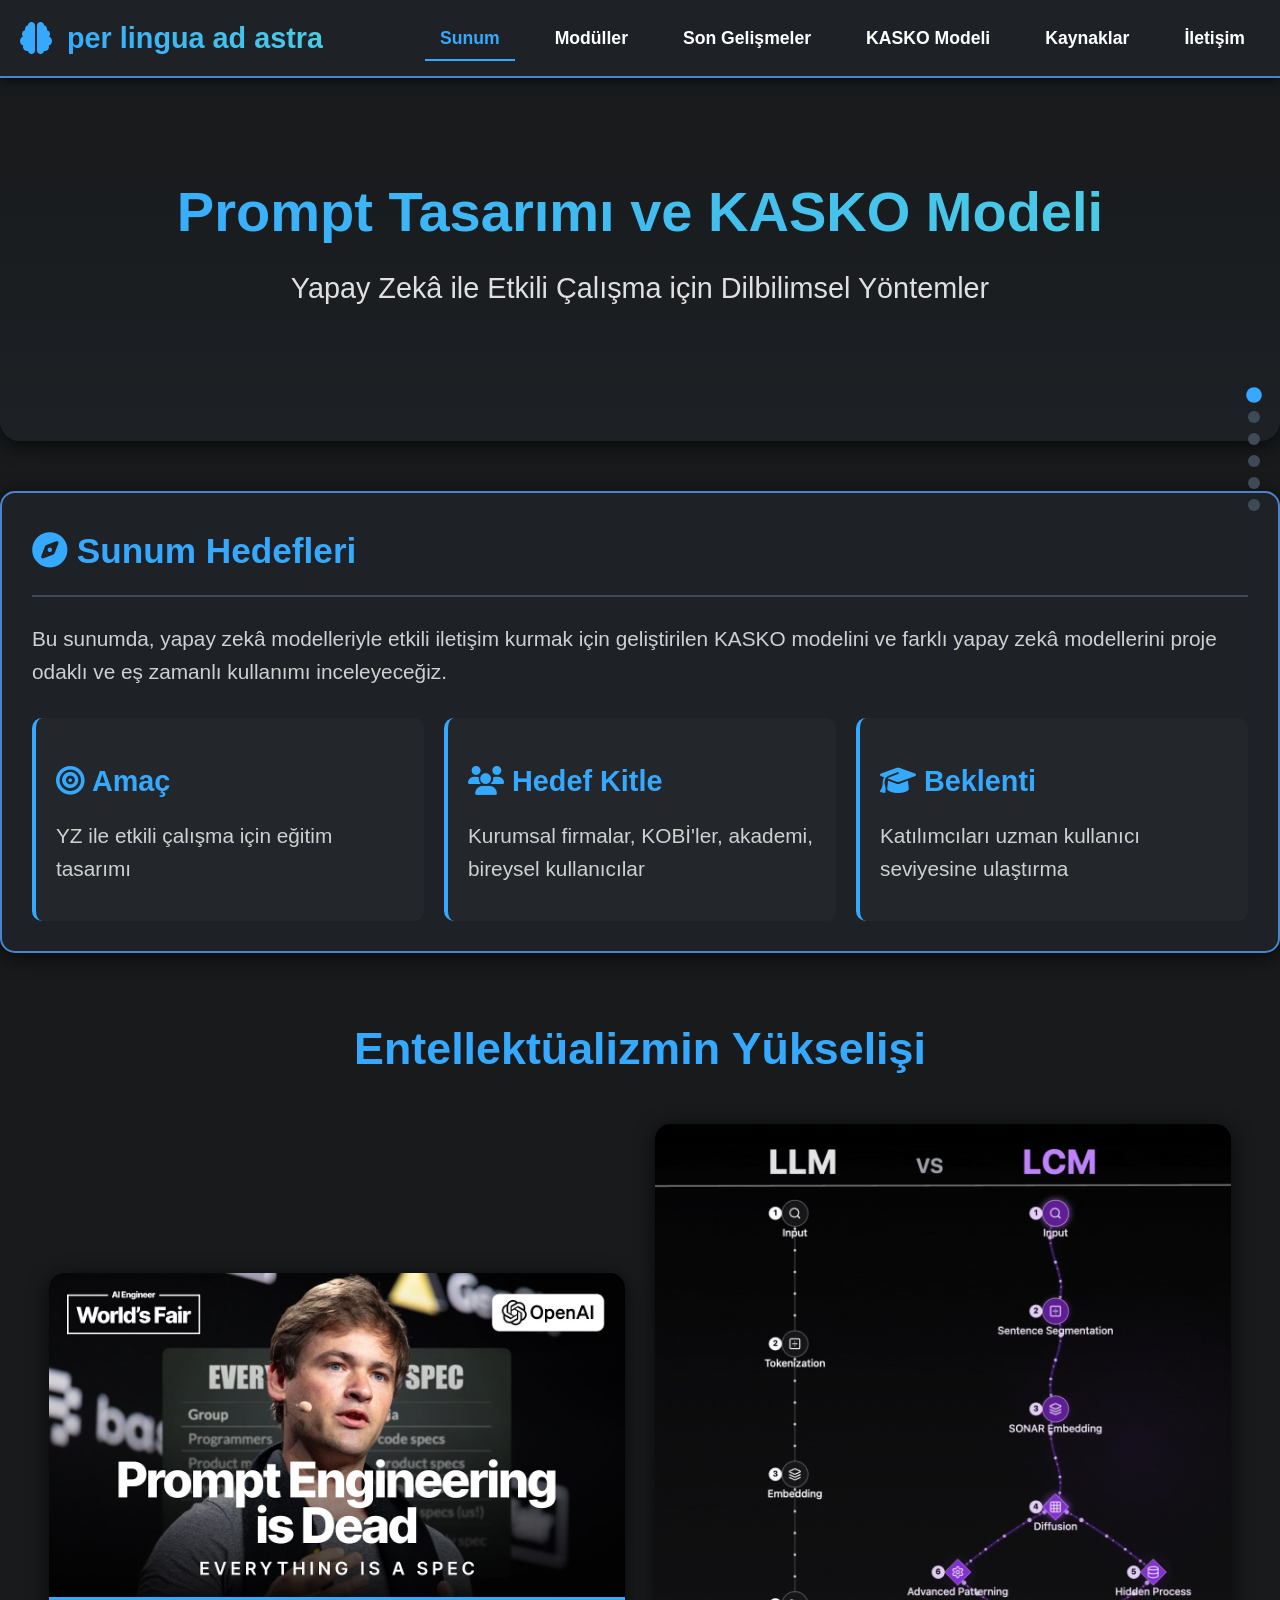
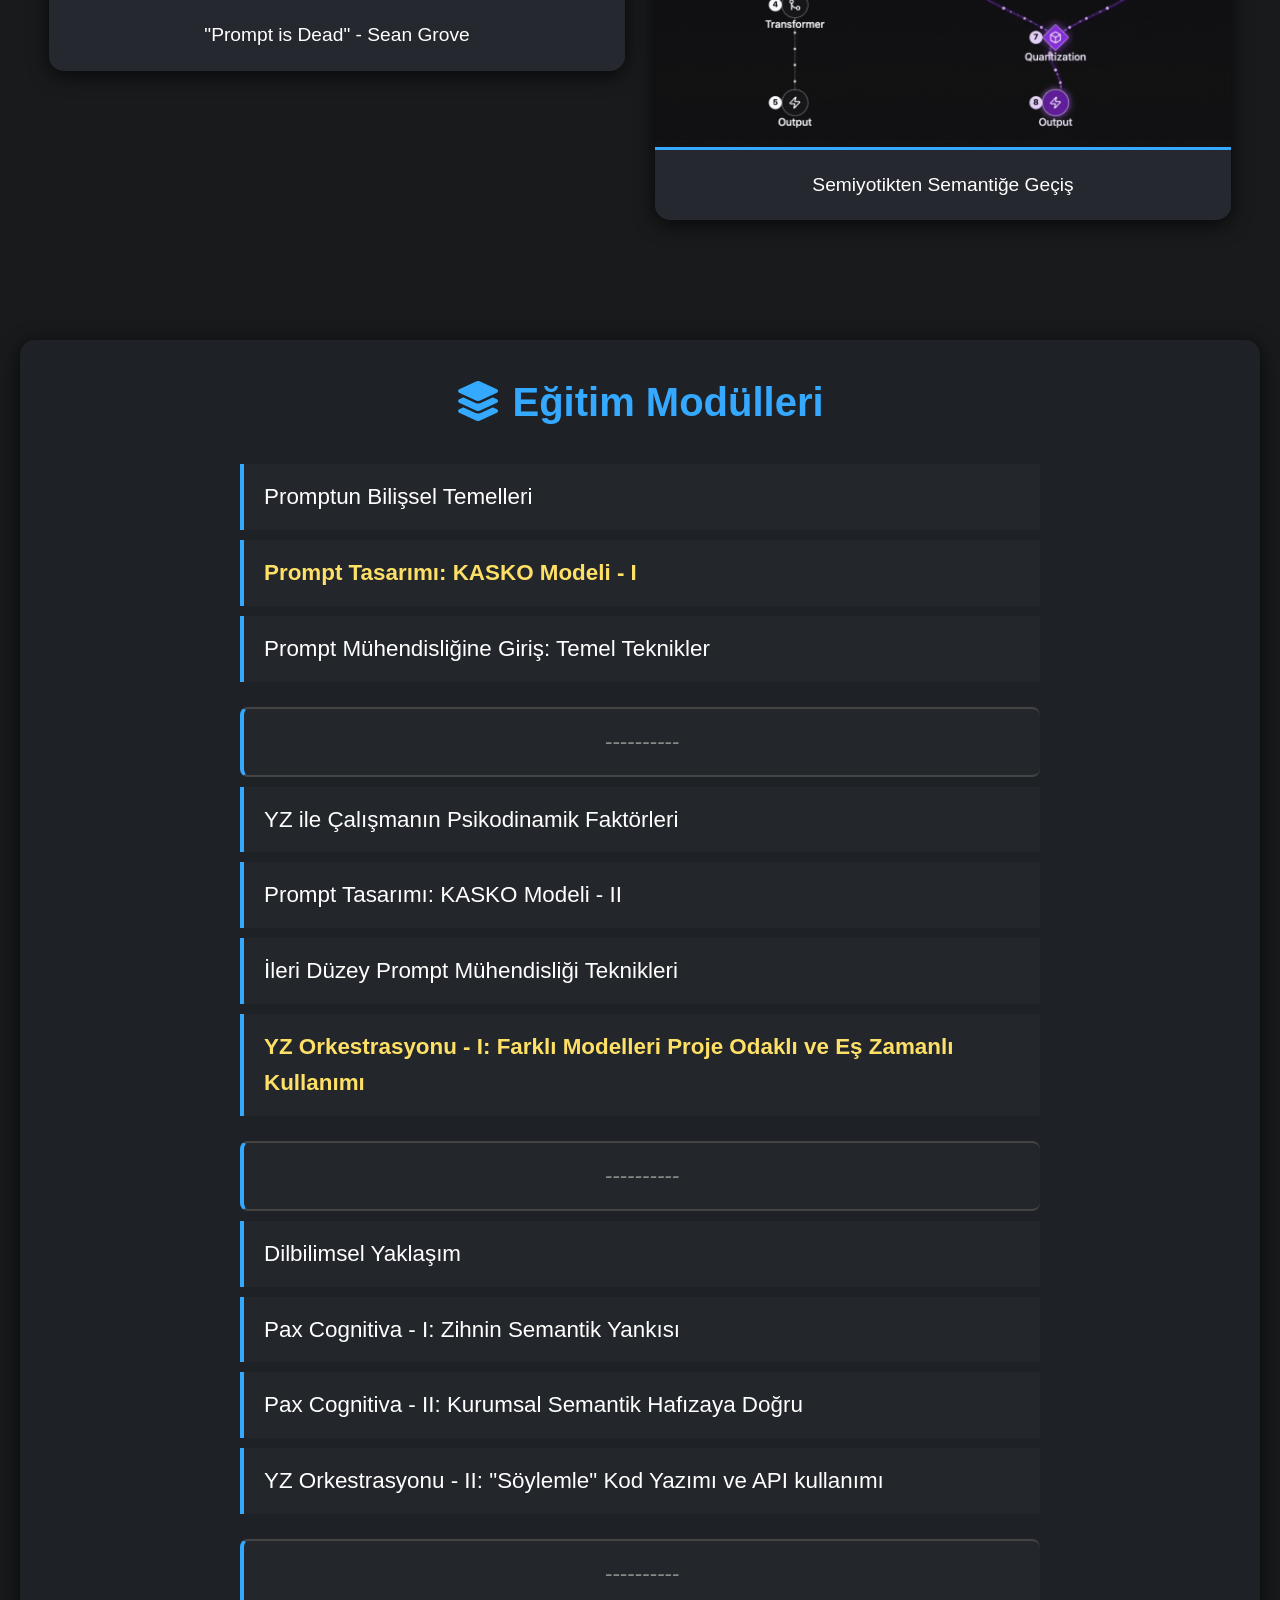
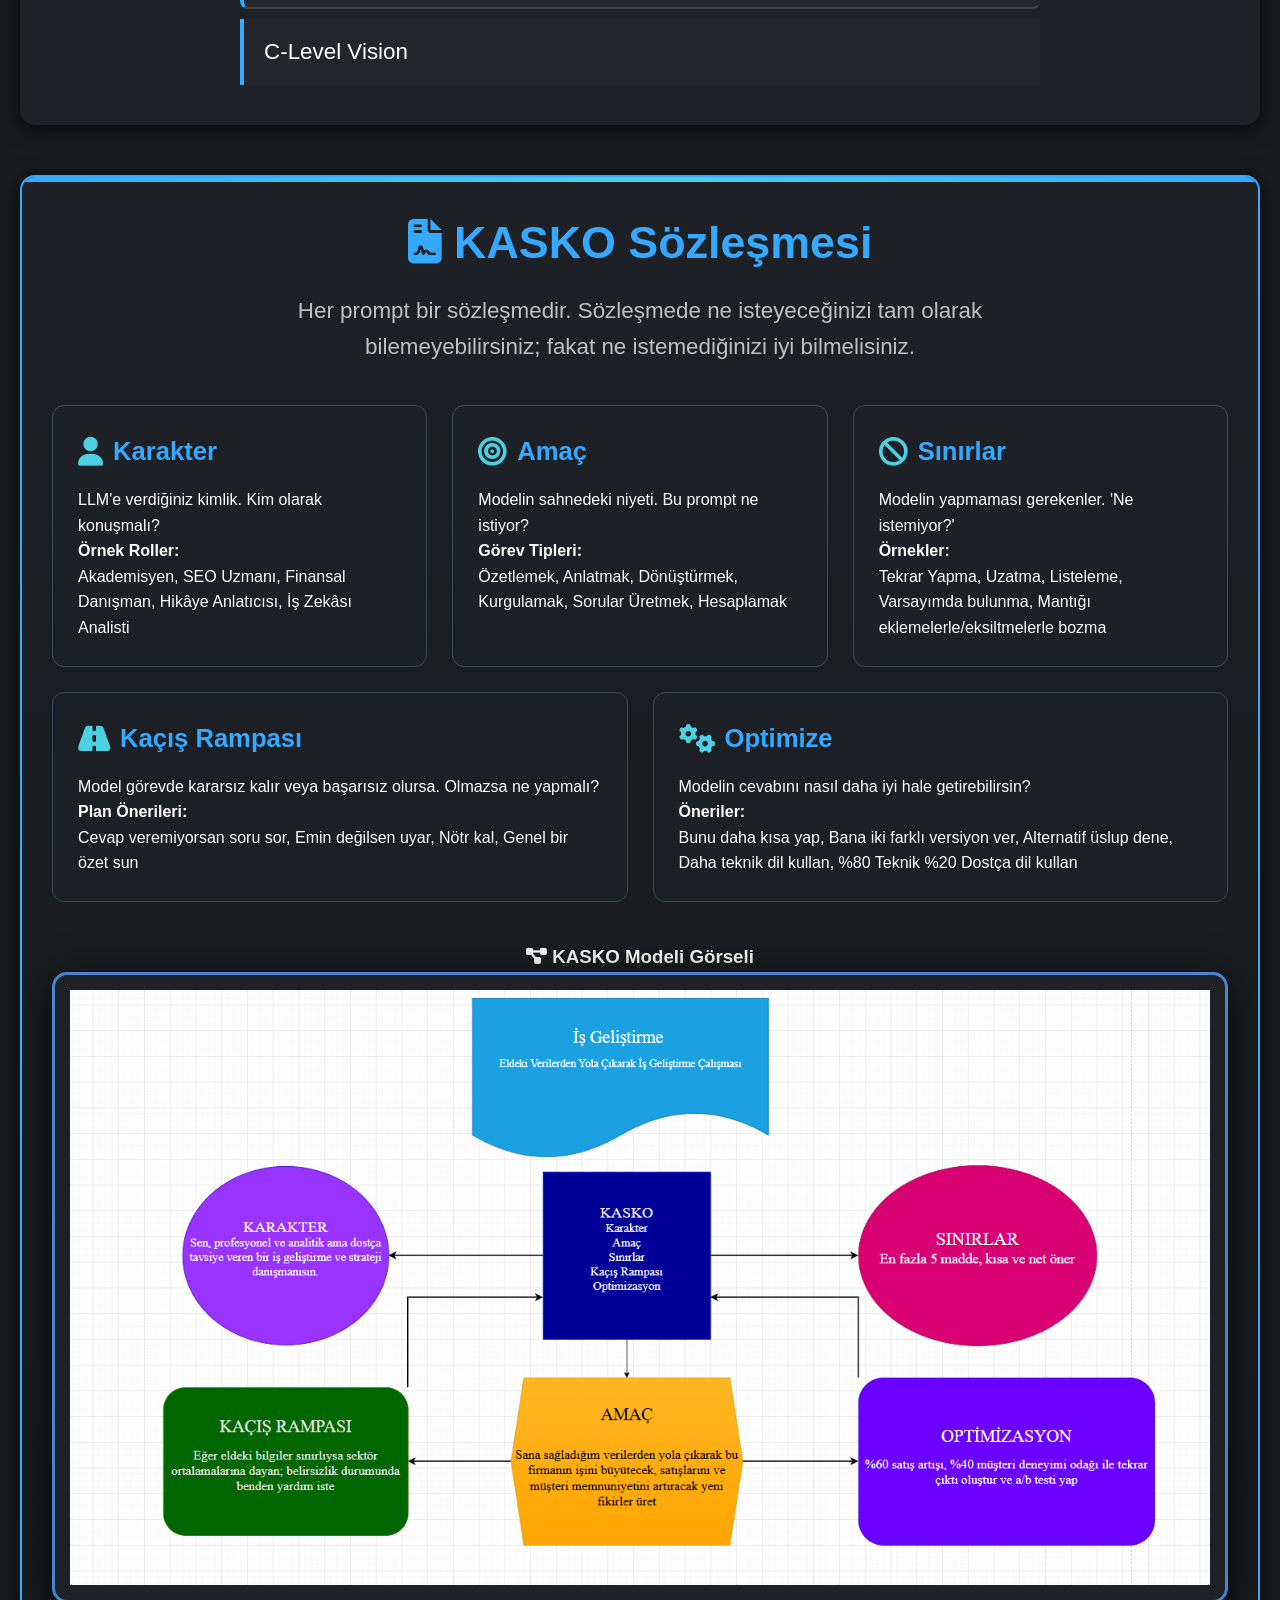
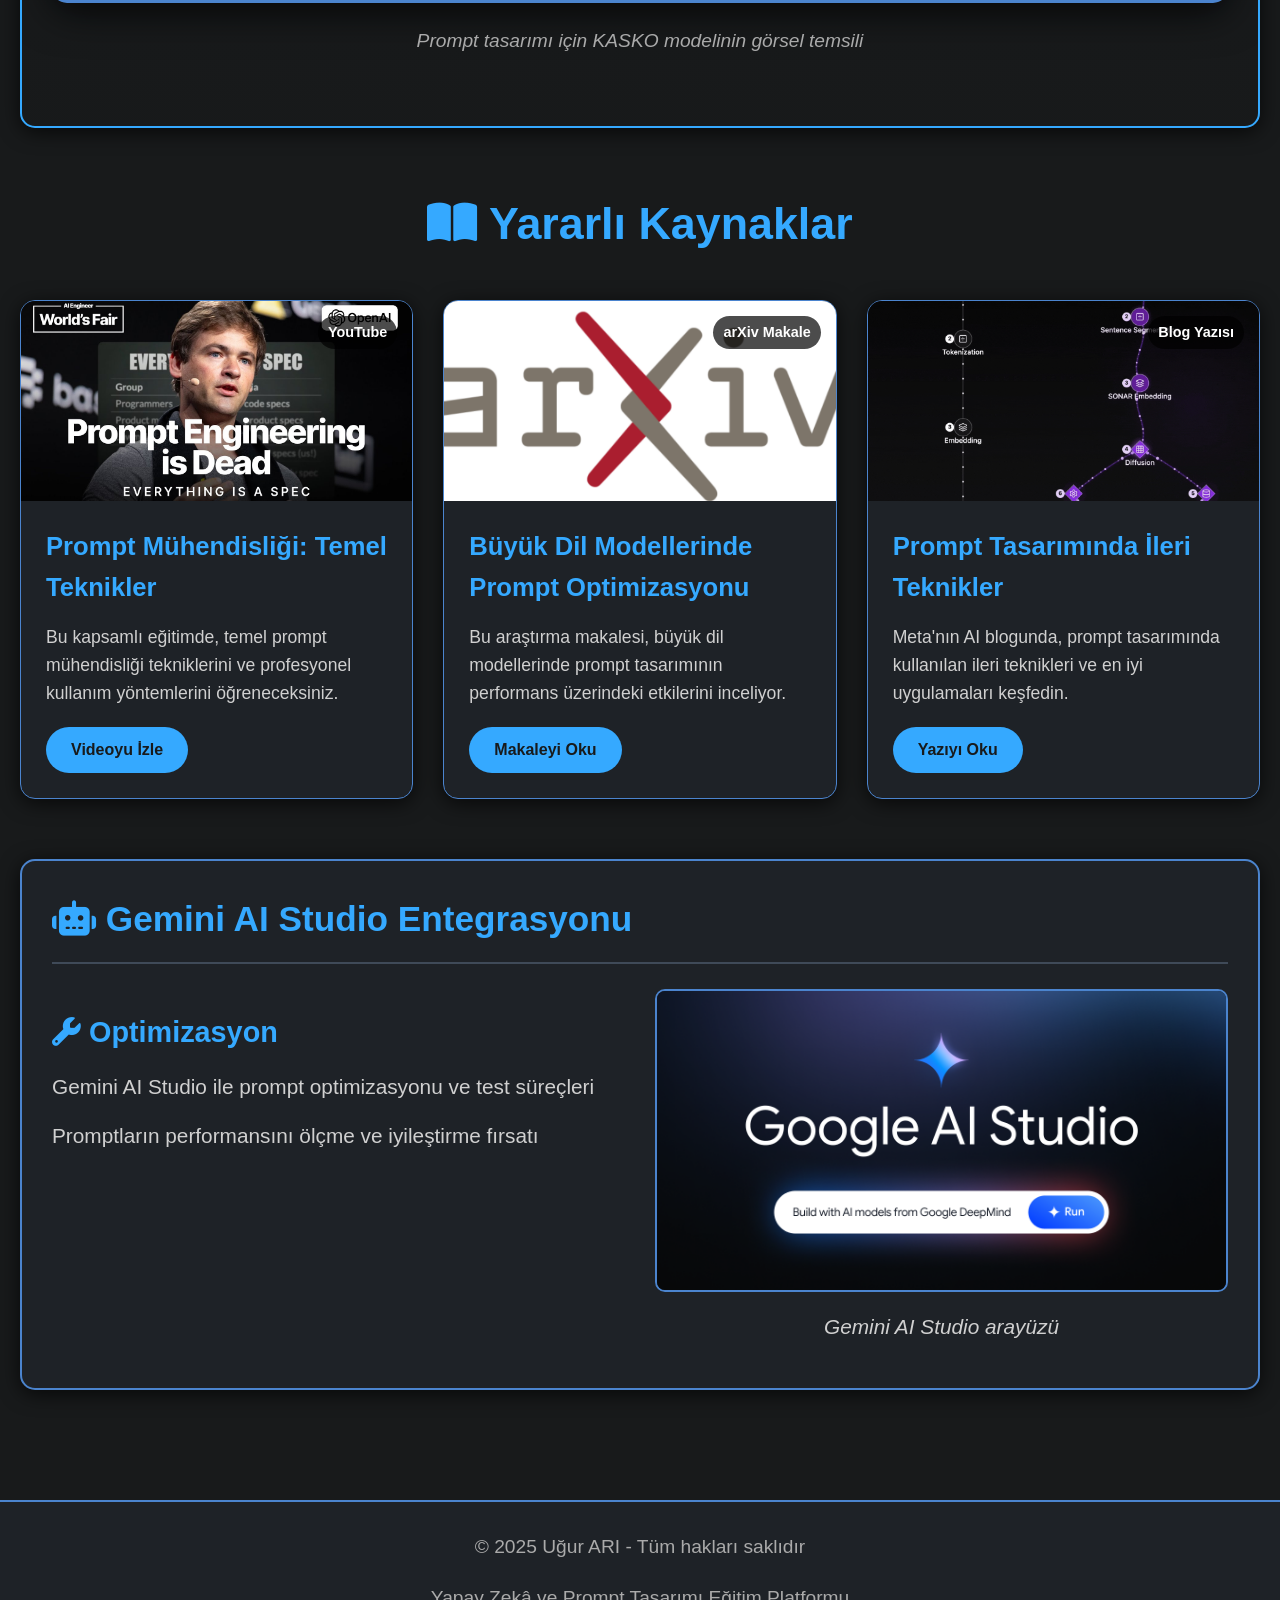
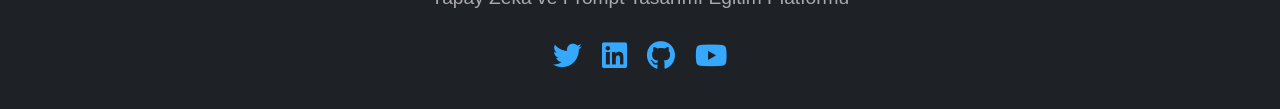
==== main.html @ 632adcfc "Sunum yüklendi" ====
<!DOCTYPE html>
<html lang="tr">
<head>
  <meta charset="utf-8"/>
  <meta name="viewport" content="width=device-width, initial-scale=1.0, maximum-scale=1.0, user-scalable=no"/>
  <title>Sunum: Prompt Tasarımı ve KASKO Modeli</title>
  <link rel="stylesheet" href="https://cdnjs.cloudflare.com/ajax/libs/font-awesome/6.4.0/css/all.min.css">
  <style>
    * {
      box-sizing: border-box;
      margin: 0;
      padding: 0;
    }

    :root {
      --main-bg: #181a1b;
      --main-text: #fff;
      --accent: #35a9ff;
      --accent-dark: #1a7fc9;
      --subtle: #24262b;
      --border: #3f4a58;
      --panel-bg: #1e2227;
      --panel-border: #4b84ce;
      --table-header-bg: #35a9ff;
      --table-header-text: #181a1b;
      --table-row-alt: #20242b;
      --shadow: 0 4px 20px rgba(0, 0, 0, 0.7);
      --highlight: #ffe066;
    }
    
    body {
      font-family: 'Segoe UI', 'Arial', sans-serif;
      background: var(--main-bg);
      color: var(--main-text);
      overflow-x: hidden;
      line-height: 1.6;
      scroll-behavior: smooth;
    }
    
    .container {
      max-width: 1400px;
      margin: 0 auto;
      padding: 20px;
    }
    
    /* Header Styles */
    header {
      background: var(--panel-bg);
      border-bottom: 2px solid var(--panel-border);
      padding: 15px 0;
      position: sticky;
      top: 0;
      z-index: 100;
      box-shadow: var(--shadow);
      transition: all 0.3s ease;
    }
    
    .header-content {
      display: flex;
      justify-content: space-between;
      align-items: center;
      max-width: 1400px;
      margin: 0 auto;
      padding: 0 20px;
    }
    
    .logo {
      display: flex;
      align-items: center;
      gap: 15px;
    }
    
    .logo-icon {
      font-size: 2rem;
      color: var(--accent);
    }
    
    .logo-text {
      font-size: 1.8rem;
      font-weight: 700;
      background: linear-gradient(45deg, var(--accent), #4dd0e1);
      -webkit-background-clip: text;
      -webkit-text-fill-color: transparent;
    }
    
    nav ul {
      display: flex;
      list-style: none;
      gap: 25px;
    }
    
    nav a {
      color: var(--main-text);
      text-decoration: none;
      font-weight: 600;
      font-size: 1.1rem;
      padding: 8px 15px;
      border-radius: 8px;
      transition: all 0.3s ease;
      position: relative;
    }
    
    nav a:hover, nav a.active {
      color: var(--accent);
    }
    
    nav a::after {
      content: '';
      position: absolute;
      bottom: -5px;
      left: 0;
      width: 0;
      height: 2px;
      background: var(--accent);
      transition: width 0.3s ease;
    }
    
    nav a:hover::after, nav a.active::after {
      width: 100%;
    }
    
    /* Hero Section */
    .hero {
      background: linear-gradient(rgba(24, 26, 27, 0.9), rgba(30, 34, 39, 0.8)), url('https://images.unsplash.com/photo-1553877522-43269d4ea984?q=80&w=2070');
      background-size: cover;
      background-position: center;
      padding: 80px 20px;
      text-align: center;
      margin-bottom: 50px;
      border-radius: 0 0 20px 20px;
      box-shadow: var(--shadow);
    }
    
    .hero h1 {
      font-size: 3.5rem;
      margin-bottom: 20px;
      background: linear-gradient(45deg, var(--accent), #4dd0e1);
      -webkit-background-clip: text;
      -webkit-text-fill-color: transparent;
      line-height: 1.2;
    }
    
    .hero p {
      font-size: 1.8rem;
      max-width: 900px;
      margin: 0 auto 30px;
      color: #e0e0e0;
    }
    
    .highlight {
      color: var(--accent);
      font-weight: bold;
    }
    
    /* Main Content Styles */
    .card {
      background: var(--panel-bg);
      border: 2px solid var(--panel-border);
      border-radius: 15px;
      padding: 30px;
      margin-bottom: 40px;
      box-shadow: var(--shadow);
      transition: transform 0.3s ease, box-shadow 0.3s ease;
    }
    
    .card:hover {
      transform: translateY(-5px);
      box-shadow: 0 10px 30px rgba(0, 0, 0, 0.9);
    }
    
    .card h2 {
      color: var(--accent);
      font-size: 2.2rem;
      margin-bottom: 25px;
      padding-bottom: 15px;
      border-bottom: 2px solid var(--border);
    }
    
    .card h3 {
      color: var(--accent);
      font-size: 1.8rem;
      margin: 20px 0 15px;
    }
    
    .card p {
      font-size: 1.3rem;
      margin-bottom: 15px;
      color: #d0d0d0;
    }
    
    /* KASKO Section */
    .kasko-section {
      background: linear-gradient(rgba(30, 34, 39, 0.9), rgba(24, 26, 27, 0.9));
      border: 2px solid var(--accent);
      border-radius: 15px;
      padding: 30px;
      margin: 50px 0;
      box-shadow: var(--shadow);
      position: relative;
      overflow: hidden;
    }
    
    .kasko-section:before {
      content: "";
      position: absolute;
      top: 0;
      left: 0;
      right: 0;
      height: 5px;
      background: linear-gradient(90deg, #35a9ff, #4dd0e1, #35a9ff);
    }
    
    .kasko-header {
      text-align: center;
      margin-bottom: 40px;
    }
    
    .kasko-header h2 {
      font-size: 2.8rem;
      color: var(--accent);
      margin-bottom: 15px;
    }
    
    .kasko-header p {
      font-size: 1.4rem;
      max-width: 800px;
      margin: 0 auto;
      color: #c0c0c0;
    }
    
    .kasko-content {
      display: flex;
      flex-wrap: wrap;
      gap: 25px;
      margin-bottom: 40px;
    }
    
    .kasko-part {
      flex: 1 1 300px;
      background: rgba(30, 34, 39, 0.7);
      border: 1px solid var(--border);
      border-radius: 12px;
      padding: 25px;
      transition: all 0.3s ease;
    }
    
    .kasko-part:hover {
      background: rgba(40, 44, 49, 0.8);
      transform: translateY(-5px);
    }
    
    .kasko-part h4 {
      color: var(--accent);
      font-size: 1.6rem;
      margin-bottom: 15px;
      display: flex;
      align-items: center;
      gap: 10px;
    }
    
    .kasko-part .icon {
      font-size: 1.8rem;
      color: #4dd0e1;
    }
    
    .kasko-visual {
      text-align: center;
      margin: 40px 0;
    }
    
    .kasko-visual img {
      max-width: 100%;
      max-height: 80vh;
      border: 3px solid var(--panel-border);
      border-radius: 15px;
      box-shadow: 0 8px 40px rgba(0, 0, 0, 0.8);
      background: var(--panel-bg);
      padding: 15px;
    }
    
    .kasko-visual p {
      font-size: 1.2rem;
      color: #aaa;
      margin-top: 15px;
      font-style: italic;
    }
    
    /* Module List */
    .module-list {
      background: var(--panel-bg);
      border-radius: 15px;
      padding: 30px;
      margin: 40px 0;
      box-shadow: var(--shadow);
    }
    
    .module-list h2 {
      text-align: center;
      color: var(--accent);
      font-size: 2.5rem;
      margin-bottom: 30px;
    }
    
    .module-list ul {
      list-style: none;
      max-width: 800px;
      margin: 0 auto;
    }
    
    .module-list li {
      font-size: 1.4rem;
      padding: 15px 20px;
      margin-bottom: 10px;
      border-left: 4px solid var(--accent);
      background: rgba(40, 44, 49, 0.5);
      transition: all 0.3s ease;
    }
    
    .module-list li:hover {
      background: rgba(50, 54, 59, 0.7);
      transform: translateX(10px);
    }
    
    .highlight-module {
      color: var(--highlight);
      font-weight: bold;
    }
    
    .module-divider {
      text-align: center;
      margin: 25px 0;
      padding: 15px 0;
      border-top: 2px solid #444;
      border-bottom: 2px solid #444;
      color: #888;
      font-style: italic;
      font-size: 1.2rem;
      background: rgba(50, 54, 59, 0.5);
      border-radius: 8px;
    }
    
    /* Entellektüalizmin Yükselişi Section */
    .intellectual-rise {
      margin: 60px 0;
    }
    
    .intellectual-rise h2 {
      text-align: center;
      color: var(--accent);
      font-size: 2.8rem;
      margin-bottom: 40px;
    }
    
    .image-comparison {
      display: flex;
      flex-wrap: wrap;
      gap: 30px;
      justify-content: center;
      align-items: center;
    }
    
    .image-card {
      flex: 1;
      min-width: 300px;
      max-width: 45%;
      text-align: center;
      background: var(--panel-bg);
      border-radius: 15px;
      overflow: hidden;
      box-shadow: var(--shadow);
      transition: transform 0.3s ease;
    }
    
    .image-card:hover {
      transform: translateY(-10px);
    }
    
    .image-card img {
      width: 100%;
      height: auto;
      display: block;
      border-bottom: 3px solid var(--accent);
    }
    
    .image-card p {
      padding: 20px;
      font-size: 1.2rem;
      background: rgba(40, 44, 49, 0.7);
    }
    
    /* Resources Section */
    .resources-section {
      margin: 60px 0;
    }
    
    .resources-section h2 {
      text-align: center;
      color: var(--accent);
      font-size: 2.8rem;
      margin-bottom: 40px;
    }
    
    .resources-grid {
      display: grid;
      grid-template-columns: repeat(auto-fit, minmax(350px, 1fr));
      gap: 30px;
    }
    
    .resource-card {
      background: var(--panel-bg);
      border-radius: 15px;
      overflow: hidden;
      box-shadow: var(--shadow);
      transition: transform 0.3s ease;
      border: 1px solid var(--panel-border);
    }
    
    .resource-card:hover {
      transform: translateY(-10px);
      border-color: var(--accent);
    }
    
    .resource-thumbnail {
      position: relative;
      height: 200px;
      overflow: hidden;
    }
    
    .resource-thumbnail img {
      width: 100%;
      height: 100%;
      object-fit: cover;
      transition: transform 0.5s ease;
    }
    
    .resource-card:hover .resource-thumbnail img {
      transform: scale(1.05);
    }
    
    .resource-type {
      position: absolute;
      top: 15px;
      right: 15px;
      background: rgba(0, 0, 0, 0.7);
      color: white;
      padding: 5px 10px;
      border-radius: 20px;
      font-size: 0.9rem;
      font-weight: bold;
    }
    
    .resource-content {
      padding: 25px;
    }
    
    .resource-content h3 {
      color: var(--accent);
      font-size: 1.6rem;
      margin-bottom: 15px;
      min-height: 60px;
    }
    
    .resource-content p {
      color: #d0d0d0;
      margin-bottom: 20px;
      font-size: 1.1rem;
      line-height: 1.6;
    }
    
    .resource-link {
      display: inline-block;
      background: var(--accent);
      color: var(--main-bg);
      padding: 10px 25px;
      border-radius: 30px;
      text-decoration: none;
      font-weight: bold;
      transition: all 0.3s ease;
    }
    
    .resource-link:hover {
      background: var(--accent-dark);
      transform: translateY(-3px);
    }
    
    /* Footer */
    footer {
      background: var(--panel-bg);
      border-top: 2px solid var(--panel-border);
      padding: 30px 0;
      margin-top: 50px;
      text-align: center;
    }
    
    .footer-content {
      max-width: 1400px;
      margin: 0 auto;
      padding: 0 20px;
    }
    
    .footer-content p {
      font-size: 1.2rem;
      color: #aaa;
      margin-bottom: 20px;
    }
    
    .social-links {
      display: flex;
      justify-content: center;
      gap: 20px;
      margin-top: 20px;
    }
    
    .social-links a {
      color: var(--accent);
      font-size: 1.8rem;
      transition: all 0.3s ease;
    }
    
    .social-links a:hover {
      color: #4dd0e1;
      transform: translateY(-5px);
    }
    
    /* Responsive Design */
    @media (max-width: 992px) {
      .hero h1 {
        font-size: 2.8rem;
      }
      
      .hero p {
        font-size: 1.5rem;
      }
      
      .card h2 {
        font-size: 2rem;
      }
      
      .kasko-header h2 {
        font-size: 2.4rem;
      }
      
      .kasko-part {
        flex: 1 1 100%;
      }
      
      nav ul {
        gap: 10px;
      }
      
      nav a {
        padding: 6px 10px;
        font-size: 1rem;
      }
      
      .image-card {
        max-width: 100%;
      }
    }
    
    @media (max-width: 768px) {
      .header-content {
        flex-direction: column;
        gap: 15px;
      }
      
      .hero h1 {
        font-size: 2.2rem;
      }
      
      .hero p {
        font-size: 1.3rem;
      }
      
      .card {
        padding: 20px;
      }
      
      .card h2 {
        font-size: 1.8rem;
      }
      
      .kasko-header h2 {
        font-size: 2rem;
      }
      
      .kasko-header p {
        font-size: 1.2rem;
      }
      
      .kasko-part h4 {
        font-size: 1.4rem;
      }
      
      .module-list li {
        font-size: 1.2rem;
      }
      
      .resources-grid {
        grid-template-columns: 1fr;
      }
    }
    
    @media (max-width: 576px) {
      .hero {
        padding: 50px 20px;
      }
      
      .hero h1 {
        font-size: 1.8rem;
      }
      
      nav ul {
        flex-wrap: wrap;
        justify-content: center;
      }
      
      .image-comparison {
        flex-direction: column;
      }
    }
    
    /* Animations */
    @keyframes fadeIn {
      from { opacity: 0; transform: translateY(20px); }
      to { opacity: 1; transform: translateY(0); }
    }
    
    .fade-in {
      animation: fadeIn 0.8s ease-out forwards;
    }
    
    .delay-1 { animation-delay: 0.2s; }
    .delay-2 { animation-delay: 0.4s; }
    .delay-3 { animation-delay: 0.6s; }
    .delay-4 { animation-delay: 0.8s; }
    .delay-5 { animation-delay: 1.0s; }
    
    /* Scrollbar */
    ::-webkit-scrollbar {
      width: 10px;
    }
    
    ::-webkit-scrollbar-track {
      background: var(--panel-bg);
    }
    
    ::-webkit-scrollbar-thumb {
      background: var(--accent);
      border-radius: 5px;
    }
    
    ::-webkit-scrollbar-thumb:hover {
      background: var(--accent-dark);
    }
    
    /* Navigation indicator */
    .section-indicator {
      position: fixed;
      top: 50%;
      right: 20px;
      transform: translateY(-50%);
      display: flex;
      flex-direction: column;
      gap: 10px;
      z-index: 90;
    }
    
    .indicator-dot {
      width: 12px;
      height: 12px;
      border-radius: 50%;
      background: var(--border);
      cursor: pointer;
      transition: all 0.3s ease;
    }
    
    .indicator-dot.active {
      background: var(--accent);
      transform: scale(1.3);
    }
  </style>
</head>
<body>
  <!-- Header -->
  <header>
    <div class="header-content">
      <div class="logo">
        <i class="fas fa-brain logo-icon"></i>
        <div class="logo-text">per lingua ad astra</div>
      </div>
      <nav>
        <ul>
          <li><a href="#sunum" class="active">Sunum</a></li>
          <li><a href="#moduller">Modüller</a></li>
          <li><a href="#son-gelismeler">Son Gelişmeler</a></li>
          <li><a href="#kasko">KASKO Modeli</a></li>
          <li><a href="#kaynaklar">Kaynaklar</a></li>
          <li><a href="#iletisim">İletişim</a></li>
        </ul>
      </nav>
    </div>
  </header>
  
  <!-- Navigation Indicator -->
  <div class="section-indicator">
    <a href="#sunum" class="indicator-dot active"></a>
    <a href="#kasko" class="indicator-dot"></a>
    <a href="#moduller" class="indicator-dot"></a>
    <a href="#son-gelismeler" class="indicator-dot"></a>
    <a href="#kaynaklar" class="indicator-dot"></a>
    <a href="#iletisim" class="indicator-dot"></a>
  </div>
  
  <!-- Hero Section -->
  <section class="hero" id="sunum">
    <div class="container">
      <h1 class="fade-in">Prompt Tasarımı ve <span class="highlight">KASKO Modeli</span></h1>
      <p class="fade-in delay-1">Yapay Zekâ ile Etkili Çalışma için Dilbilimsel Yöntemler</p>
    </div>
  </section>

  <!-- Introduction Card -->
    <div class="card fade-in delay-3">
      <h2><i class="fas fa-compass"></i> Sunum Hedefleri</h2>
      <div class="content">
        <p>Bu sunumda, yapay zekâ modelleriyle etkili iletişim kurmak için geliştirilen KASKO modelini ve farklı yapay zekâ modellerini proje odaklı ve eş zamanlı kullanımı inceleyeceğiz.</p>
        
        <div style="display: flex; flex-wrap: wrap; gap: 20px; margin-top: 30px;">
          <div style="flex: 1; min-width: 250px; background: rgba(40, 44, 49, 0.5); padding: 20px; border-radius: 10px; border-left: 4px solid var(--accent);">
            <h3><i class="fas fa-bullseye"></i> Amaç</h3>
            <p>YZ ile etkili çalışma için eğitim tasarımı</p>
          </div>
          
          <div style="flex: 1; min-width: 250px; background: rgba(40, 44, 49, 0.5); padding: 20px; border-radius: 10px; border-left: 4px solid var(--accent);">
            <h3><i class="fas fa-users"></i> Hedef Kitle</h3>
            <p>Kurumsal firmalar, KOBİ'ler, akademi, bireysel kullanıcılar</p>
          </div>
          
          <div style="flex: 1; min-width: 250px; background: rgba(40, 44, 49, 0.5); padding: 20px; border-radius: 10px; border-left: 4px solid var(--accent);">
            <h3><i class="fas fa-graduation-cap"></i> Beklenti</h3>
            <p>Katılımcıları uzman kullanıcı seviyesine ulaştırma</p>
          </div>
        </div>
      </div>
    </div>

     <!-- Entellektüalizmin Yükselişi Section -->
    <div class="intellectual-rise fade-in delay-4" id="son-gelismeler">
      <h2>Entellektüalizmin Yükselişi</h2>
      <div class="image-comparison">
        <div class="image-card">
          <img src="img/sean_grove.png" alt="Prompt is Dead">
          <p>"Prompt is Dead" - Sean Grove</p>
        </div>
        <div class="image-card">
          <img src="img/llm_vs_lcm.gif" alt="LLM vs LCM">
          <p>Semiyotikten Semantiğe Geçiş</p>
        </div>
      </div>
    </div>
  
  <!-- Main Content -->
  <div class="container">
    <!-- Modules Section -->
    <div class="module-list fade-in delay-2" id="moduller">
      <h2><i class="fas fa-layer-group"></i> Eğitim Modülleri</h2>
      <ul>
        <li>Promptun Bilişsel Temelleri</li>
        <li class="highlight-module">Prompt Tasarımı: KASKO Modeli - I</li>
        <li>Prompt Mühendisliğine Giriş: Temel Teknikler</li>
        
        <li class="module-divider">----------</li>
        
        <li>YZ ile Çalışmanın Psikodinamik Faktörleri</li>
        <li>Prompt Tasarımı: KASKO Modeli - II</li>
        <li>İleri Düzey Prompt Mühendisliği Teknikleri</li>
        <li class="highlight-module">YZ Orkestrasyonu - I: Farklı Modelleri Proje Odaklı ve Eş Zamanlı Kullanımı</li>
        
        <li class="module-divider">----------</li>
        
        <li>Dilbilimsel Yaklaşım</li>
        <li>Pax Cognitiva - I: Zihnin Semantik Yankısı</li>
        <li>Pax Cognitiva - II: Kurumsal Semantik Hafızaya Doğru</li>
        <li>YZ Orkestrasyonu - II: "Söylemle" Kod Yazımı ve API kullanımı</li>
        
        <li class="module-divider">----------</li>
        
        <li>C-Level Vision</li>
      </ul>
    </div>
            
      
    <!-- KASKO Section -->
    <div class="kasko-section fade-in delay-5" id="kasko">
      <div class="kasko-header">
        <h2><i class="fas fa-file-contract"></i> KASKO Sözleşmesi</h2>
        <p>Her prompt bir sözleşmedir. Sözleşmede ne isteyeceğinizi tam olarak bilemeyebilirsiniz; fakat ne istemediğinizi iyi bilmelisiniz.</p>
      </div>
      
      <div class="kasko-content">
        <div class="kasko-part">
          <h4><i class="fas fa-user icon"></i> Karakter</h4>
          <p>LLM'e verdiğiniz kimlik. Kim olarak konuşmalı?</p>
          <p><strong>Örnek Roller:</strong></p>
          <p>Akademisyen, SEO Uzmanı, Finansal Danışman, Hikâye Anlatıcısı, İş Zekâsı Analisti</p>
        </div>
        
        <div class="kasko-part">
          <h4><i class="fas fa-bullseye icon"></i> Amaç</h4>
          <p>Modelin sahnedeki niyeti. Bu prompt ne istiyor?</p>
          <p><strong>Görev Tipleri:</strong></p>
          <p>Özetlemek, Anlatmak, Dönüştürmek, Kurgulamak, Sorular Üretmek, Hesaplamak</p>
        </div>
        
        <div class="kasko-part">
          <h4><i class="fas fa-ban icon"></i> Sınırlar</h4>
          <p>Modelin yapmaması gerekenler. 'Ne istemiyor?'</p>
          <p><strong>Örnekler:</strong></p>
          <p>Tekrar Yapma, Uzatma, Listeleme, Varsayımda bulunma, Mantığı eklemelerle/eksiltmelerle bozma</p>
        </div>
        
        <div class="kasko-part">
          <h4><i class="fas fa-road icon"></i> Kaçış Rampası</h4>
          <p>Model görevde kararsız kalır veya başarısız olursa. Olmazsa ne yapmalı?</p>
          <p><strong>Plan Önerileri:</strong></p>
          <p>Cevap veremiyorsan soru sor, Emin değilsen uyar, Nötr kal, Genel bir özet sun</p>
        </div>
        
        <div class="kasko-part">
          <h4><i class="fas fa-cogs icon"></i> Optimize</h4>
          <p>Modelin cevabını nasıl daha iyi hale getirebilirsin?</p>
          <p><strong>Öneriler:</strong></p>
          <p>Bunu daha kısa yap, Bana iki farklı versiyon ver, Alternatif üslup dene, Daha teknik dil kullan, %80 Teknik %20 Dostça dil kullan</p>
        </div>
      </div>
      
      <div class="kasko-visual">
        <h3><i class="fas fa-diagram-project"></i> KASKO Modeli Görseli</h3>
        <img src="img/kasko.png" alt="KASKO Modeli">
        <p>Prompt tasarımı için KASKO modelinin görsel temsili</p>
      </div>
    </div>
    
    <!-- Kaynaklar Section -->
    <div class="resources-section fade-in" id="kaynaklar">
      <h2><i class="fas fa-book-open"></i> Yararlı Kaynaklar</h2>
      <div class="resources-grid">
        <!-- YouTube Kaynağı -->
        <div class="resource-card">
          <div class="resource-thumbnail">
            <img src="img/sean_grove.png" alt="Prompt Engineering Tutorial">
            <div class="resource-type">YouTube</div>
          </div>
          <div class="resource-content">
            <h3>Prompt Mühendisliği: Temel Teknikler</h3>
            <p>Bu kapsamlı eğitimde, temel prompt mühendisliği tekniklerini ve profesyonel kullanım yöntemlerini öğreneceksiniz.</p>
            <a href="https://www.youtube.com/watch?v=8rABwKRsec4&t=675s" class="resource-link" target="_blank">Videoyu İzle</a>
          </div>
        </div>
        
        <!-- arXiv Makalesi -->
        <div class="resource-card">
          <div class="resource-thumbnail">
            <img src="img/arxiv.png" alt="AI Research Paper">
            <div class="resource-type">arXiv Makale</div>
          </div>
          <div class="resource-content">
            <h3>Büyük Dil Modellerinde Prompt Optimizasyonu</h3>
            <p>Bu araştırma makalesi, büyük dil modellerinde prompt tasarımının performans üzerindeki etkilerini inceliyor.</p>
            <a href="https://arxiv.org/abs/2109.01652" class="resource-link" target="_blank">Makaleyi Oku</a>
          </div>
        </div>
        
        <!-- Blog Yazısı -->
        <div class="resource-card">
          <div class="resource-thumbnail">
            <img src="img/llm_vs_lcm.gif" alt="AI Blog Post">
            <div class="resource-type">Blog Yazısı</div>
          </div>
          <div class="resource-content">
            <h3>Prompt Tasarımında İleri Teknikler</h3>
            <p>Meta'nın AI blogunda, prompt tasarımında kullanılan ileri teknikleri ve en iyi uygulamaları keşfedin.</p>
            <a href="https://ai.meta.com/blog" class="resource-link" target="_blank">Yazıyı Oku</a>
          </div>
        </div>
      </div>
    </div>
    
    <!-- Gemini Section -->
    <div class="card fade-in">
      <h2><i class="fas fa-robot"></i> Gemini AI Studio Entegrasyonu</h2>
      <div style="display: flex; flex-wrap: wrap; gap: 30px; margin-top: 20px;">
        <div style="flex: 1; min-width: 300px;">
          <h3><i class="fas fa-wrench"></i> Optimizasyon</h3>
          <p>Gemini AI Studio ile prompt optimizasyonu ve test süreçleri</p>
          <p>Promptların performansını ölçme ve iyileştirme fırsatı</p>
        </div>
        <div style="flex: 1; min-width: 300px; text-align: center;">
          <img src="img/gemini-ai-studio.png" alt="Gemini AI Studio" style="max-width: 100%; border-radius: 10px; border: 2px solid var(--panel-border);">
          <p style="margin-top: 10px; font-style: italic;">Gemini AI Studio arayüzü</p>
        </div>
      </div>
    </div>
  </div>
  
  <!-- Footer -->
  <footer id="iletisim">
    <div class="footer-content">
      <p>&copy; 2025 Uğur ARI - Tüm hakları saklıdır</p>
      <p>Yapay Zekâ ve Prompt Tasarımı Eğitim Platformu</p>
      <div class="social-links">
        <a href="#"><i class="fab fa-twitter"></i></a>
        <a href="#"><i class="fab fa-linkedin"></i></a>
        <a href="#"><i class="fab fa-github"></i></a>
        <a href="#"><i class="fab fa-youtube"></i></a>
      </div>
    </div>
  </footer>
  
  <script>
    // Animasyonları tetikleme
    document.addEventListener('DOMContentLoaded', function() {
      const animatedElements = document.querySelectorAll('.fade-in');
      
      animatedElements.forEach(el => {
        el.style.opacity = '0';
      });
      
      setTimeout(() => {
        animatedElements.forEach(el => {
          el.style.animation = 'fadeIn 0.8s ease-out forwards';
        });
      }, 300);
      
      // Aktif menü öğesi takibi
      const sections = document.querySelectorAll('section, .kasko-section, .module-list, .intellectual-rise, .resources-section, footer');
      const navLinks = document.querySelectorAll('nav a');
      const indicatorDots = document.querySelectorAll('.indicator-dot');
      
      function updateActiveSection() {
        let current = '';
        
        sections.forEach(section => {
          const sectionTop = section.offsetTop;
          if (pageYOffset >= (sectionTop - 200)) {
            current = section.getAttribute('id');
          }
        });
        
        navLinks.forEach(link => {
          link.classList.remove('active');
          if (link.getAttribute('href').substring(1) === current) {
            link.classList.add('active');
          }
        });
        
        indicatorDots.forEach(dot => {
          dot.classList.remove('active');
          if (dot.getAttribute('href').substring(1) === current) {
            dot.classList.add('active');
          }
        });
      }
      
      window.addEventListener('scroll', updateActiveSection);
      updateActiveSection();
      
      // Yumuşak kaydırma
      document.querySelectorAll('a[href^="#"]').forEach(anchor => {
        anchor.addEventListener('click', function(e) {
          e.preventDefault();
          
          const targetId = this.getAttribute('href');
          if (targetId === '#') return;
          
          const targetElement = document.querySelector(targetId);
          if (targetElement) {
            window.scrollTo({
              top: targetElement.offsetTop - 100,
              behavior: 'smooth'
            });
            
            // Aktif menü öğesini güncelle
            navLinks.forEach(link => link.classList.remove('active'));
            this.classList.add('active');
          }
        });
      });
      
      // Header scroll efekti
      window.addEventListener('scroll', function() {
        const header = document.querySelector('header');
        if (window.scrollY > 50) {
          header.style.boxShadow = '0 4px 20px rgba(0, 0, 0, 0.9)';
          header.style.background = 'rgba(30, 34, 39, 0.95)';
        } else {
          header.style.boxShadow = '0 2px 10px rgba(0, 0, 0, 0.7)';
          header.style.background = 'var(--panel-bg)';
        }
      });
    });
  </script>
</body>
</html>
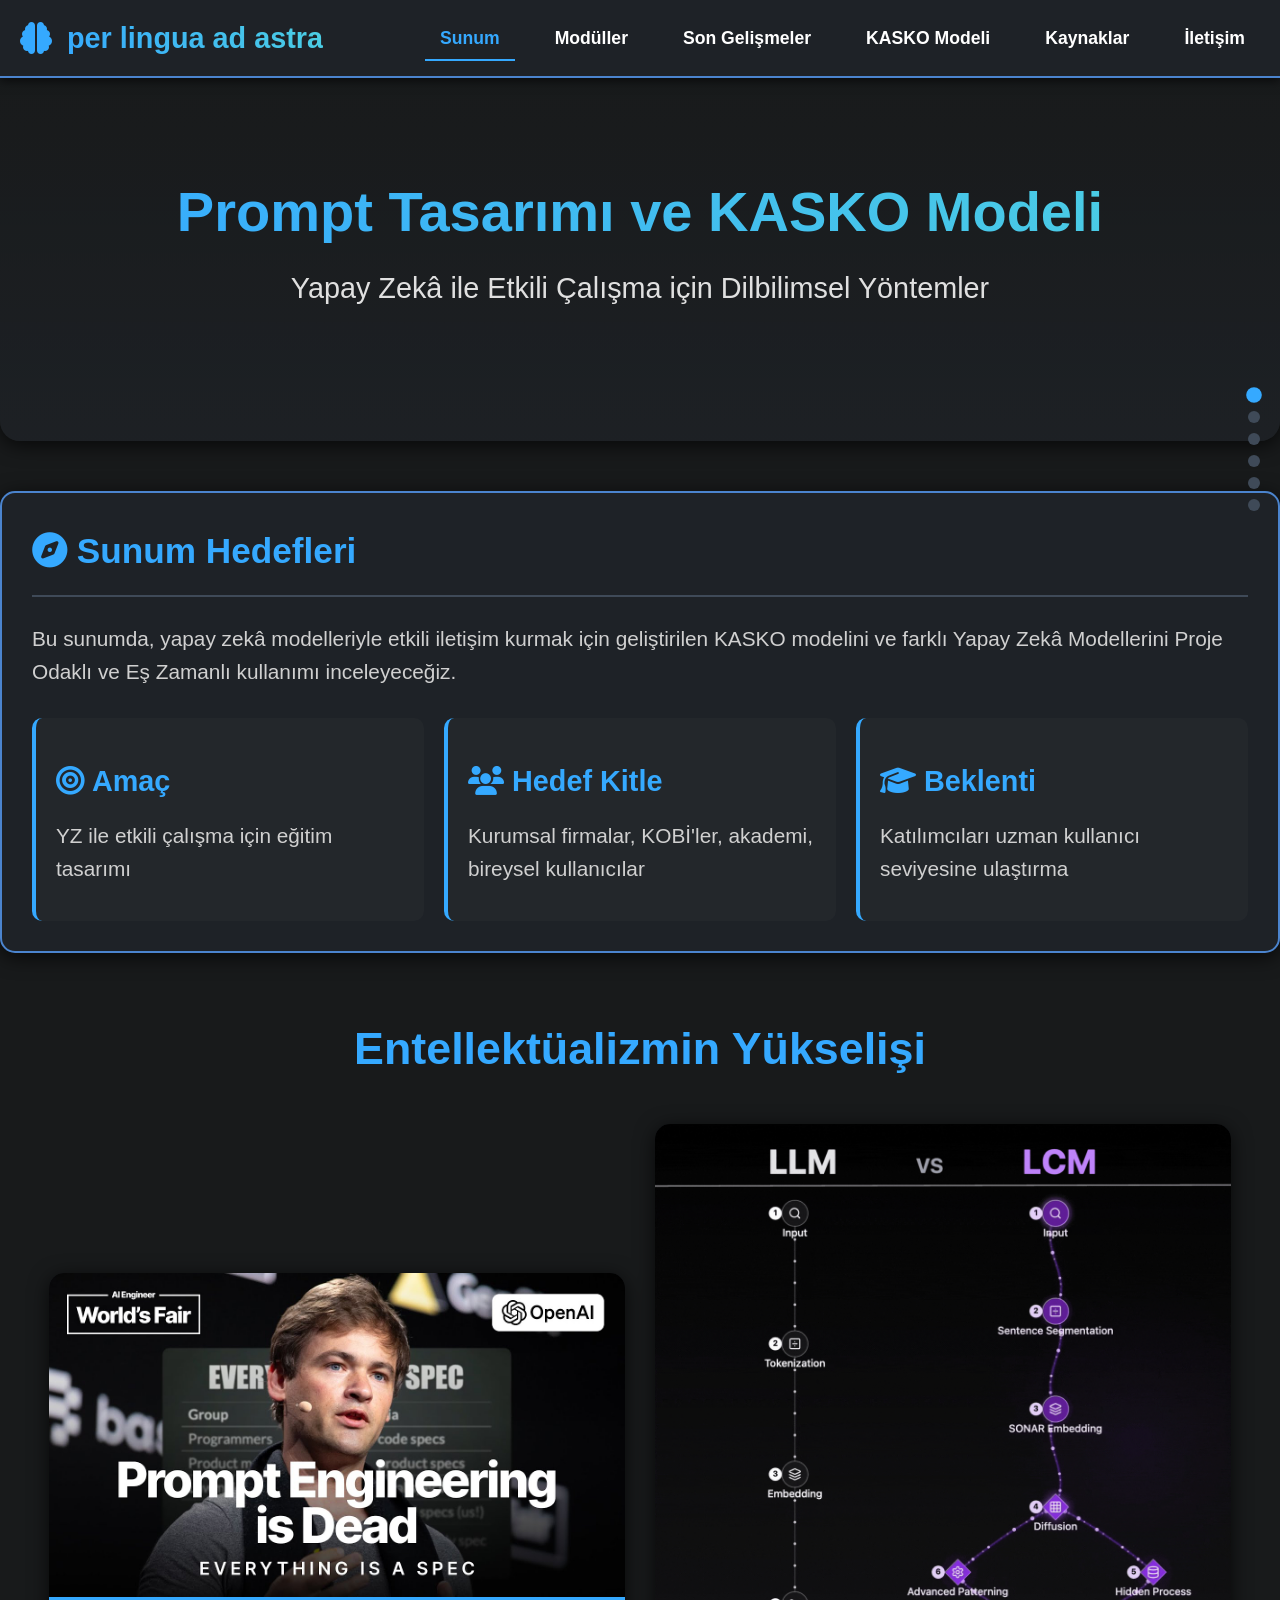
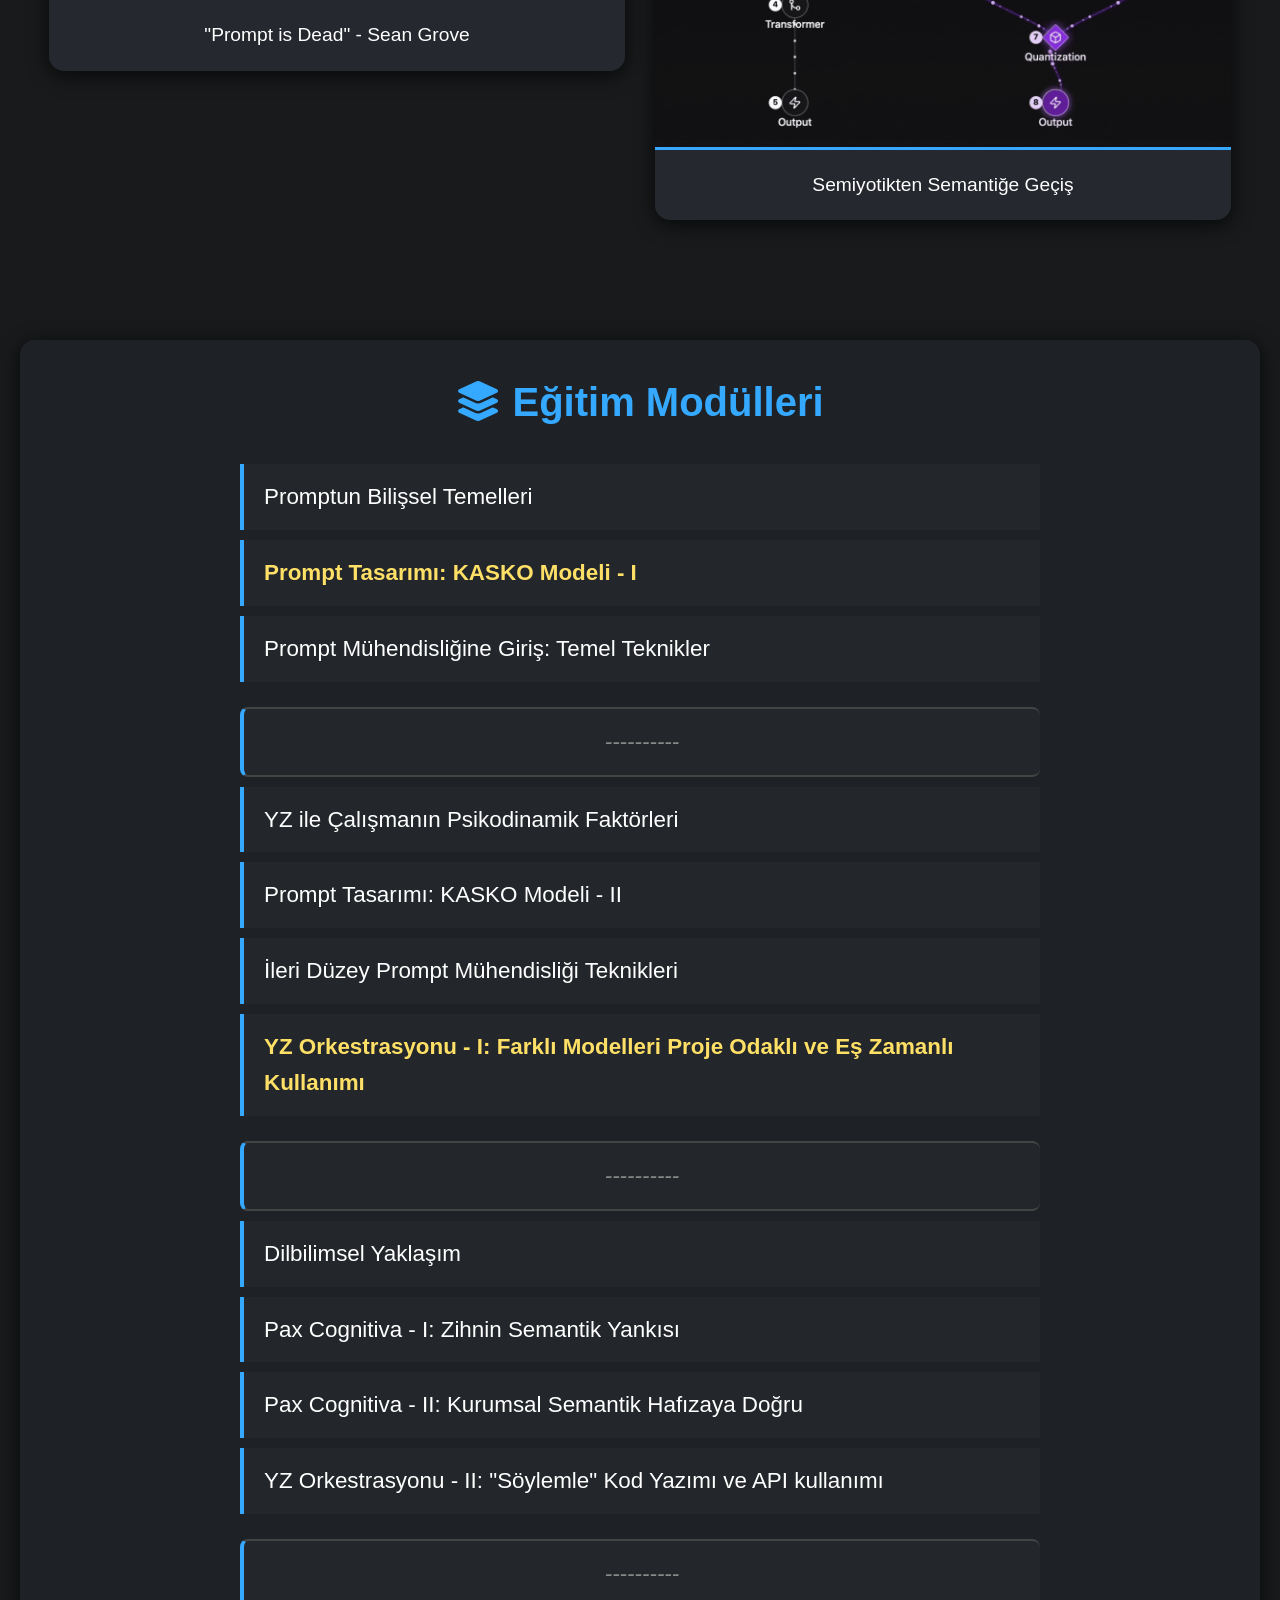
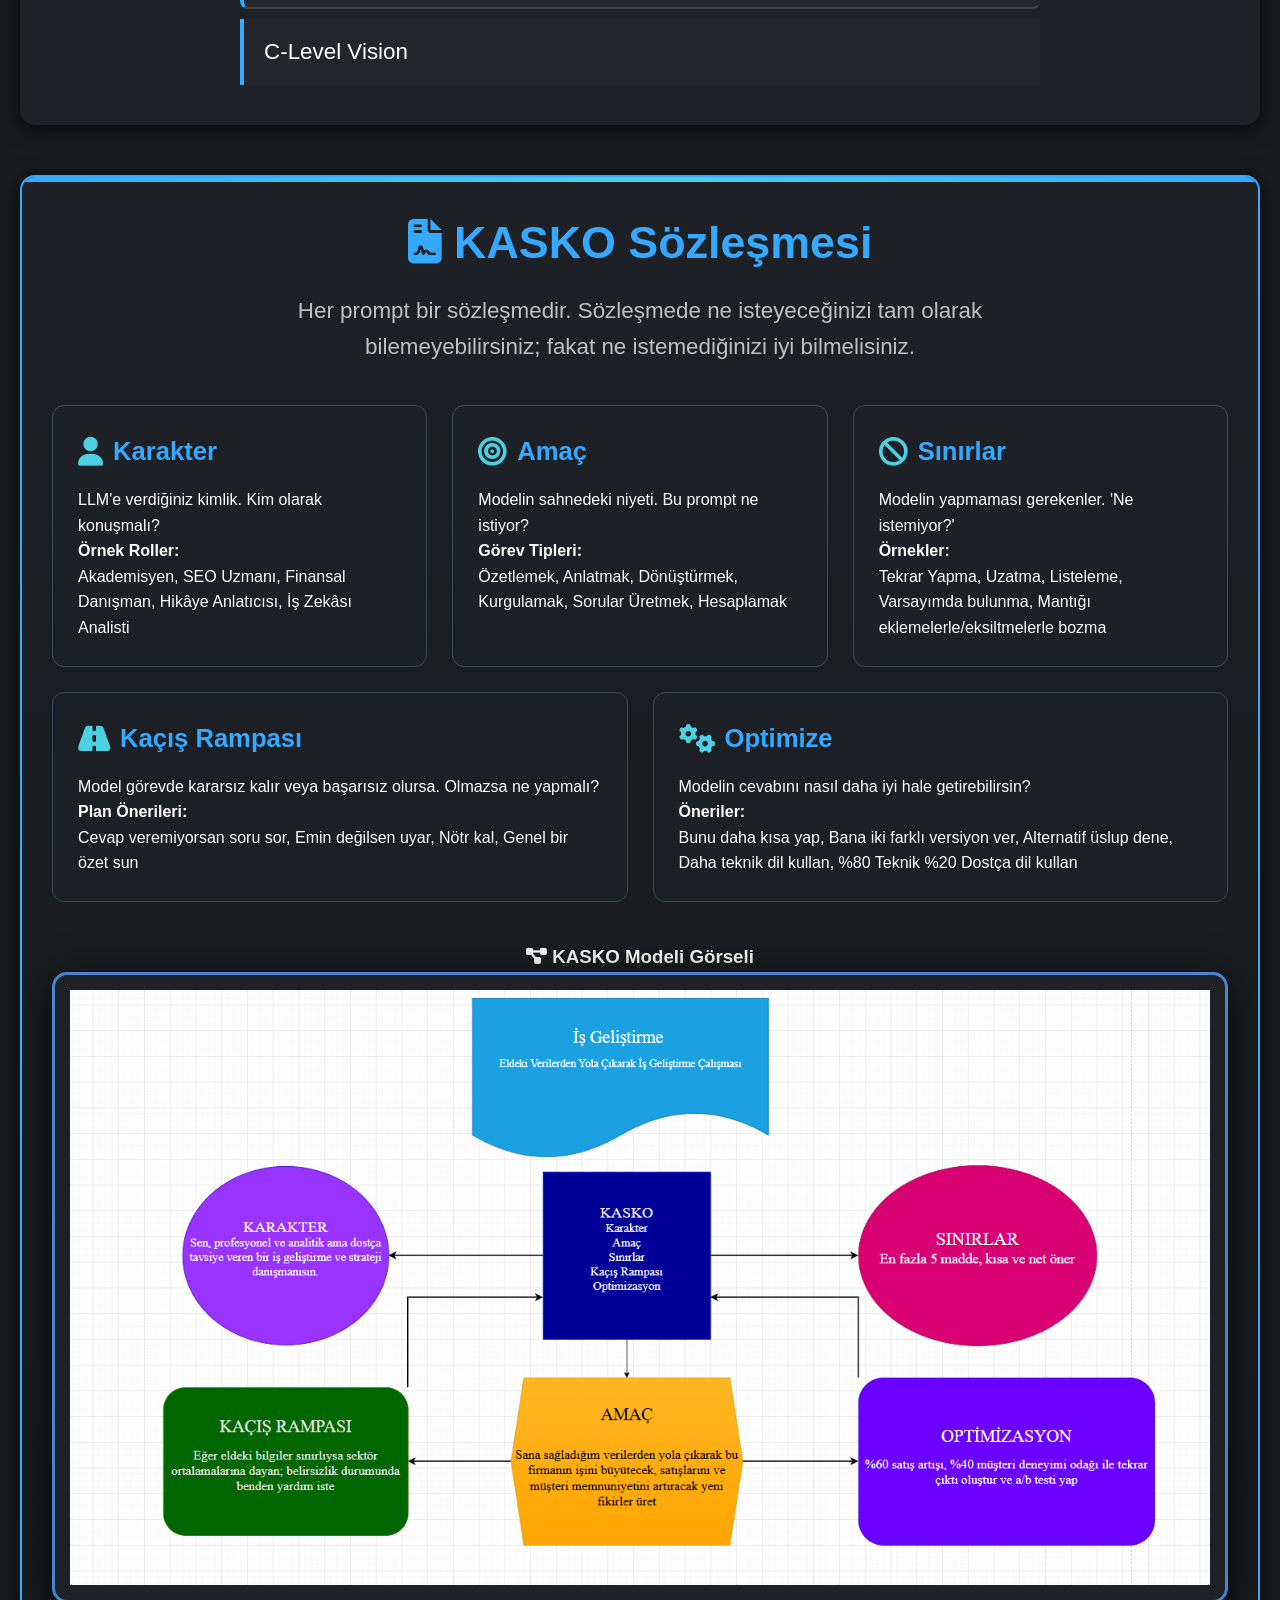
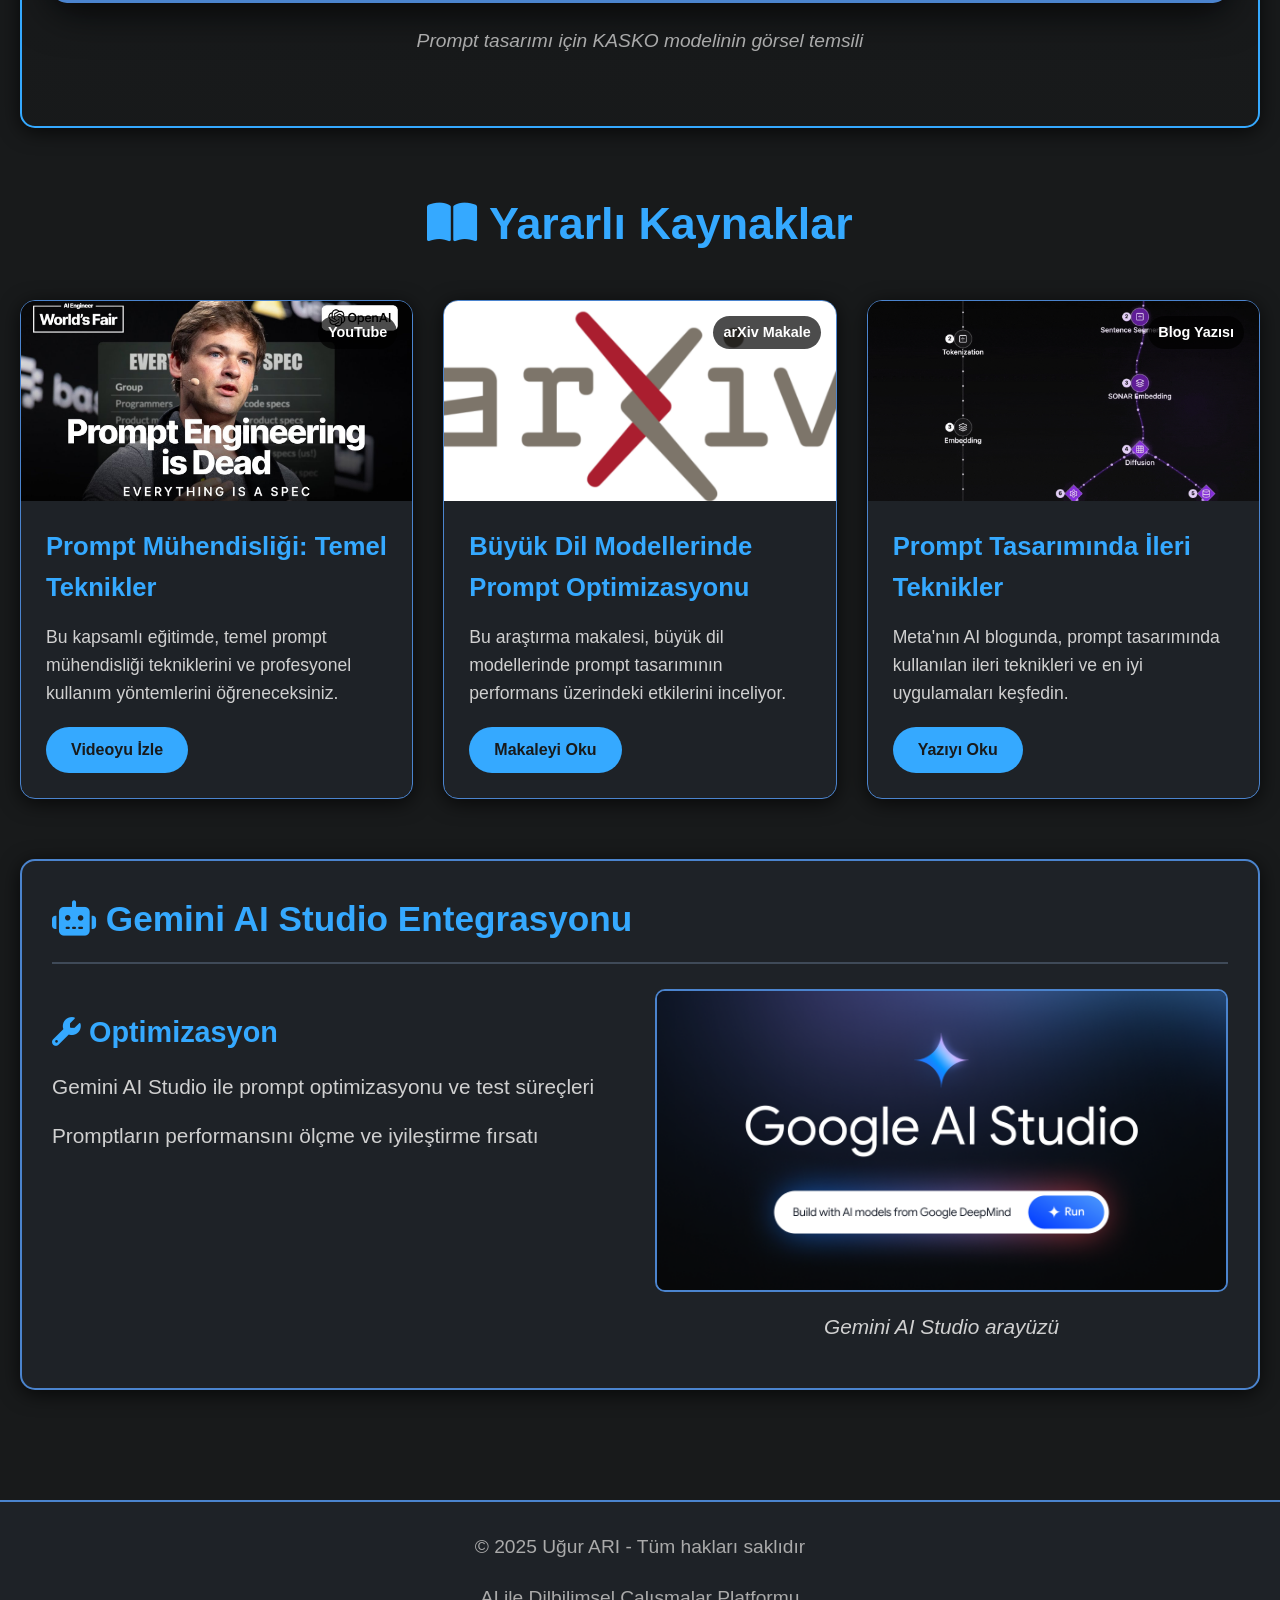
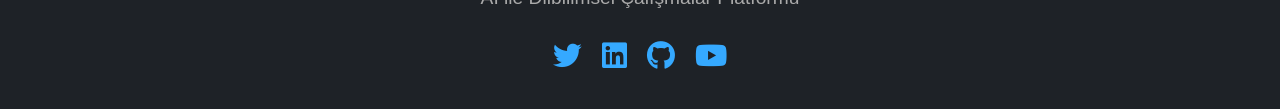
==== commit 92d56a1b: "Update main.html" ====
--- a/main.html
+++ b/main.html
@@ -724,7 +724,7 @@
     <div class="card fade-in delay-3">
       <h2><i class="fas fa-compass"></i> Sunum Hedefleri</h2>
       <div class="content">
-        <p>Bu sunumda, yapay zekâ modelleriyle etkili iletişim kurmak için geliştirilen KASKO modelini ve farklı yapay zekâ modellerini proje odaklı ve eş zamanlı kullanımı inceleyeceğiz.</p>
+        <p>Bu sunumda, yapay zekâ modelleriyle etkili iletişim kurmak için geliştirilen KASKO modelini ve farklı Yapay Zekâ Modellerini Proje Odaklı ve Eş Zamanlı kullanımı inceleyeceğiz.</p>
         
         <div style="display: flex; flex-wrap: wrap; gap: 20px; margin-top: 30px;">
           <div style="flex: 1; min-width: 250px; background: rgba(40, 44, 49, 0.5); padding: 20px; border-radius: 10px; border-left: 4px solid var(--accent);">
@@ -908,7 +908,7 @@
   <footer id="iletisim">
     <div class="footer-content">
       <p>&copy; 2025 Uğur ARI - Tüm hakları saklıdır</p>
-      <p>Yapay Zekâ ve Prompt Tasarımı Eğitim Platformu</p>
+      <p> AI ile Dilbilimsel Çalışmalar Platformu</p>
       <div class="social-links">
         <a href="#"><i class="fab fa-twitter"></i></a>
         <a href="#"><i class="fab fa-linkedin"></i></a>
@@ -1002,4 +1002,4 @@
     });
   </script>
 </body>
-</html>+</html>
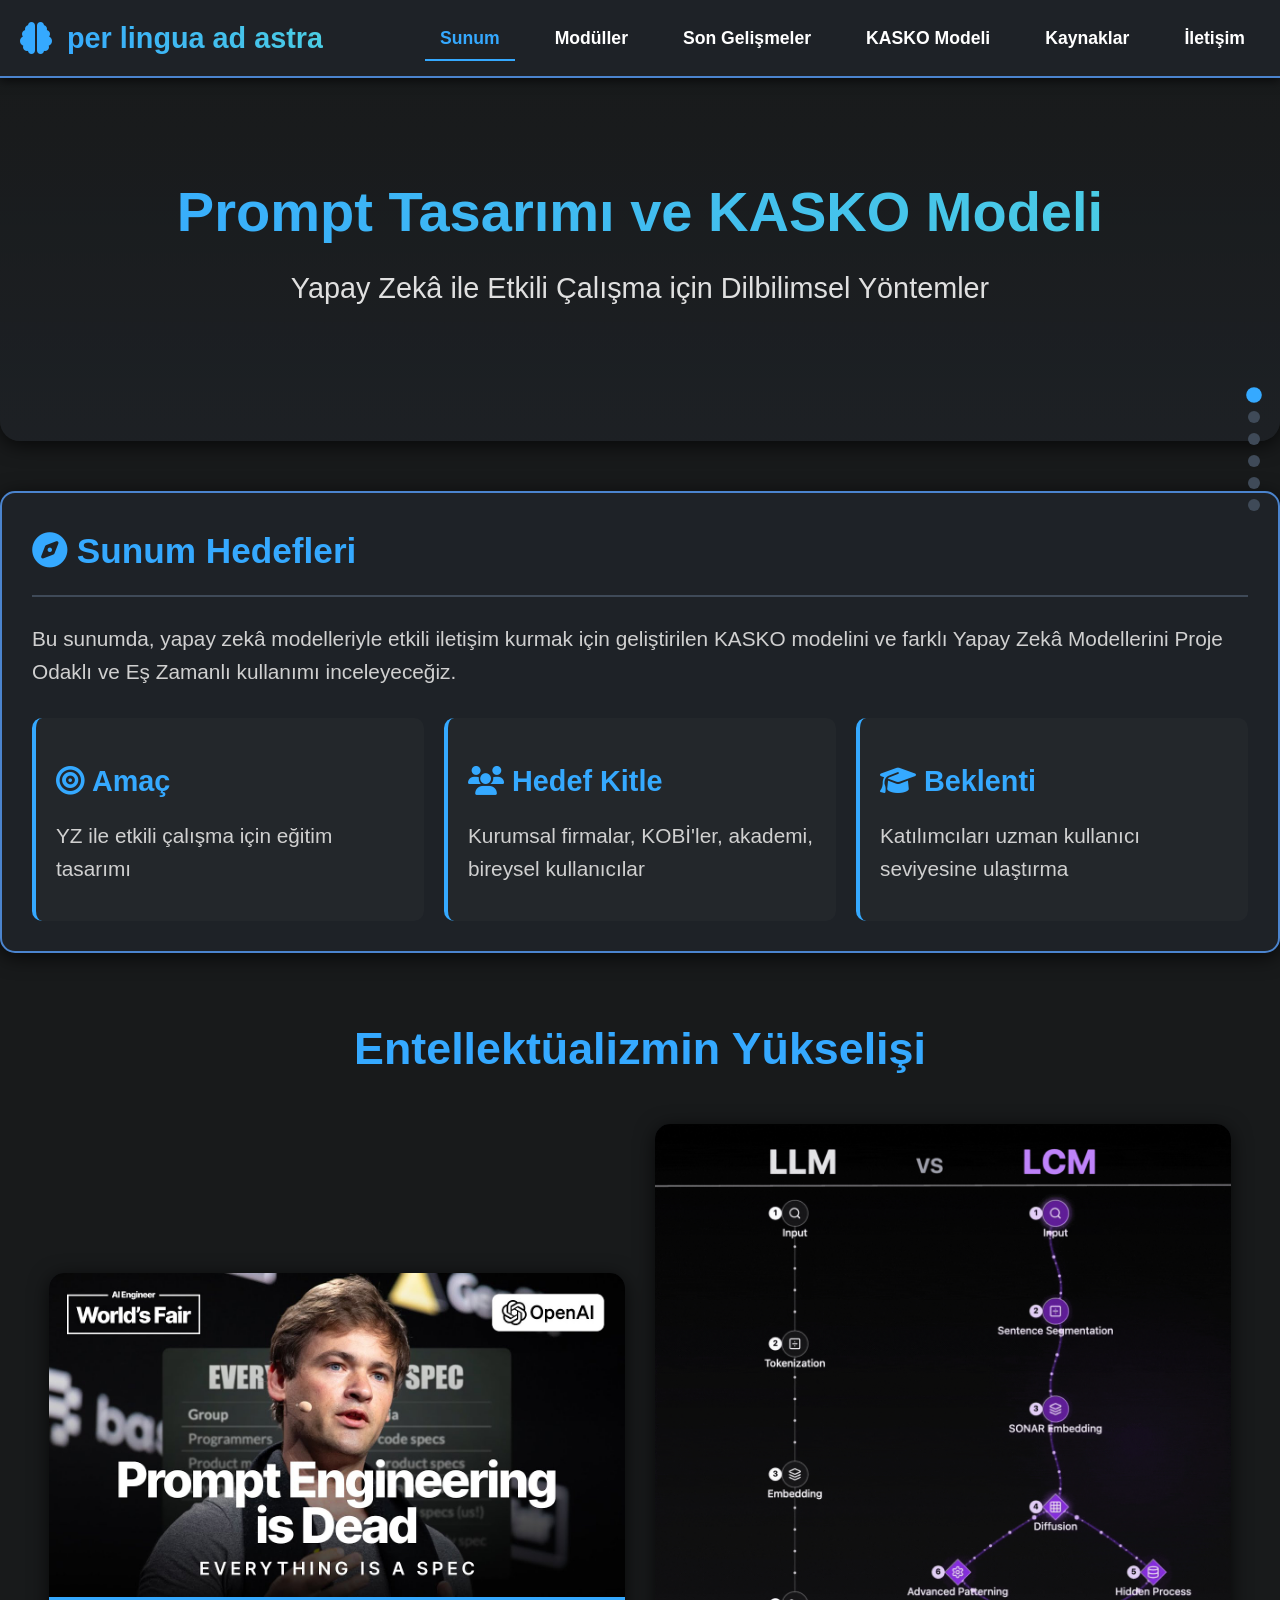
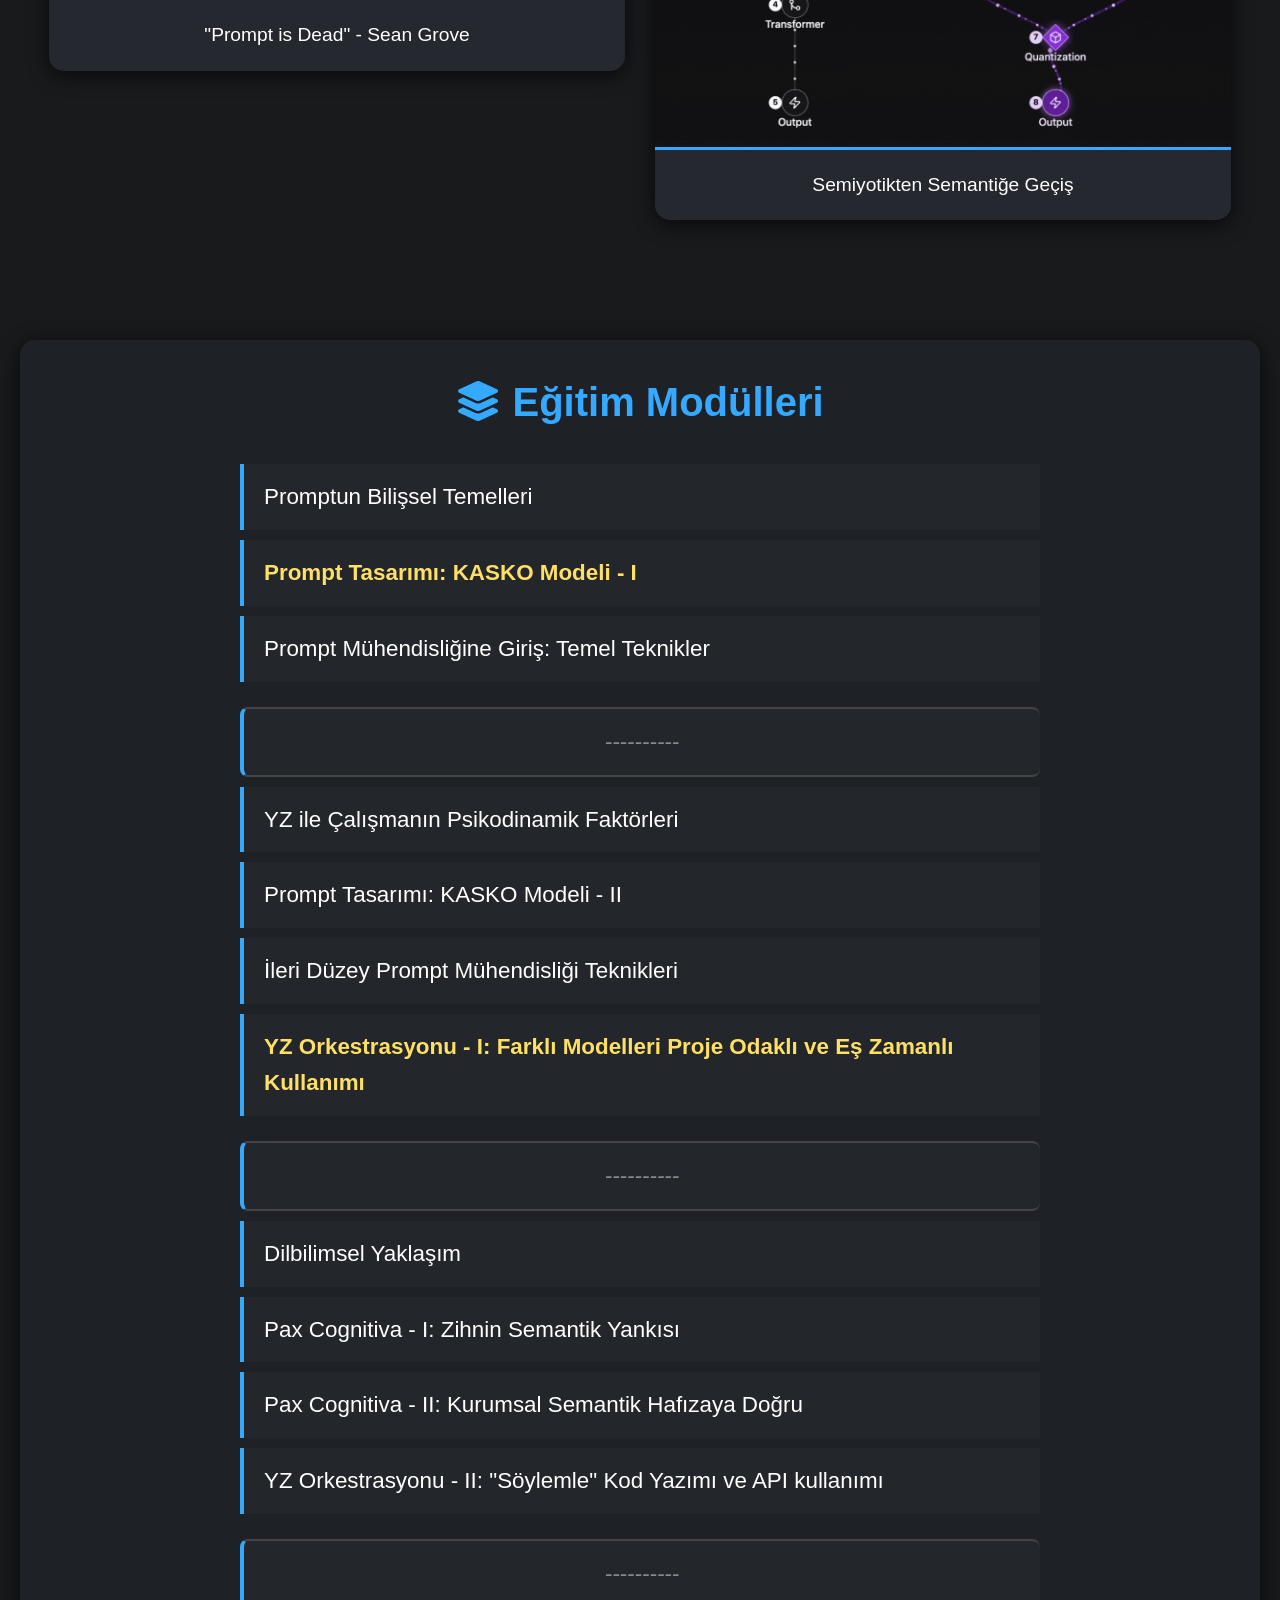
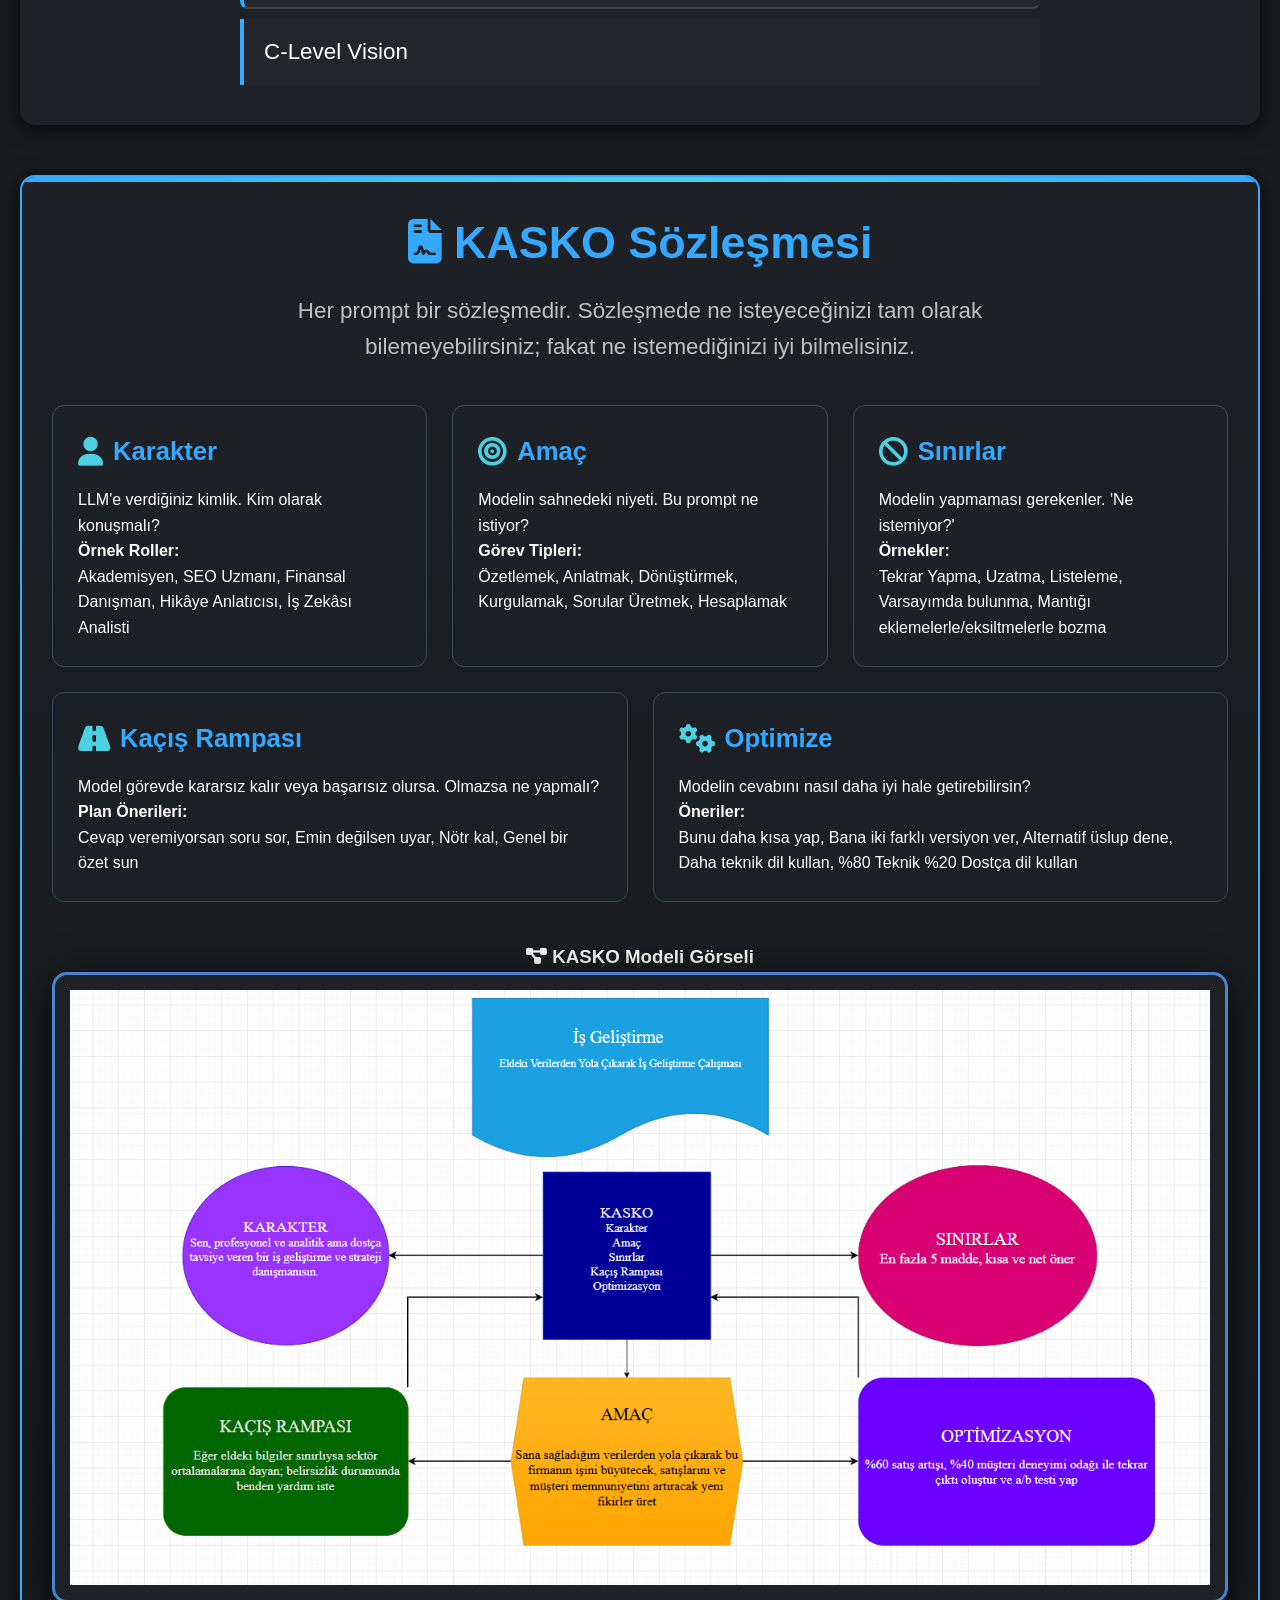
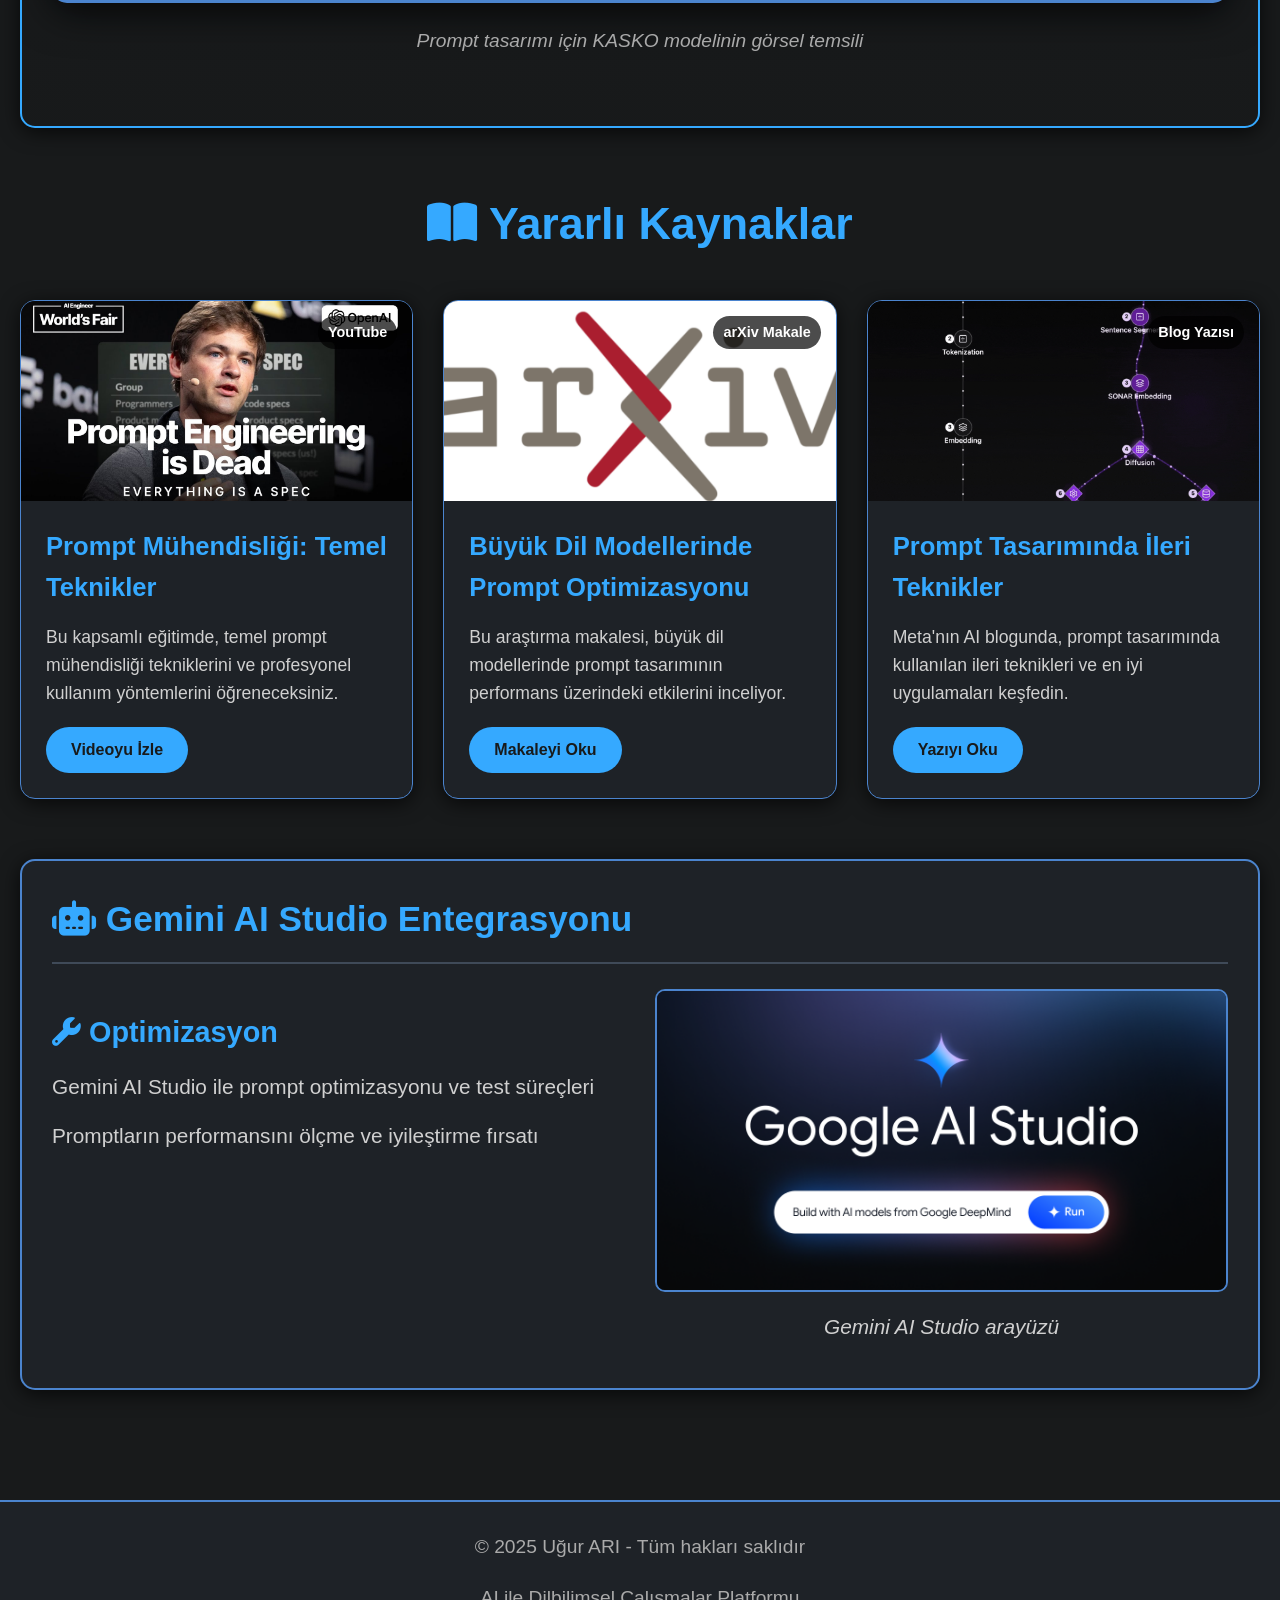
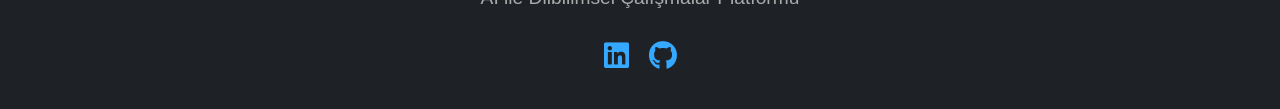
==== commit 17138fec: "Update main.html" ====
--- a/main.html
+++ b/main.html
@@ -910,11 +910,9 @@
       <p>&copy; 2025 Uğur ARI - Tüm hakları saklıdır</p>
       <p> AI ile Dilbilimsel Çalışmalar Platformu</p>
       <div class="social-links">
-        <a href="#"><i class="fab fa-twitter"></i></a>
-        <a href="#"><i class="fab fa-linkedin"></i></a>
-        <a href="#"><i class="fab fa-github"></i></a>
-        <a href="#"><i class="fab fa-youtube"></i></a>
-      </div>
+        <a href="https://www.linkedin.com/in/ugur-ari"><i class="fab fa-linkedin"></i></a>
+        <a href="https:www.github.com/ariugur"><i class="fab fa-github"></i></a>
+        </div>
     </div>
   </footer>
   
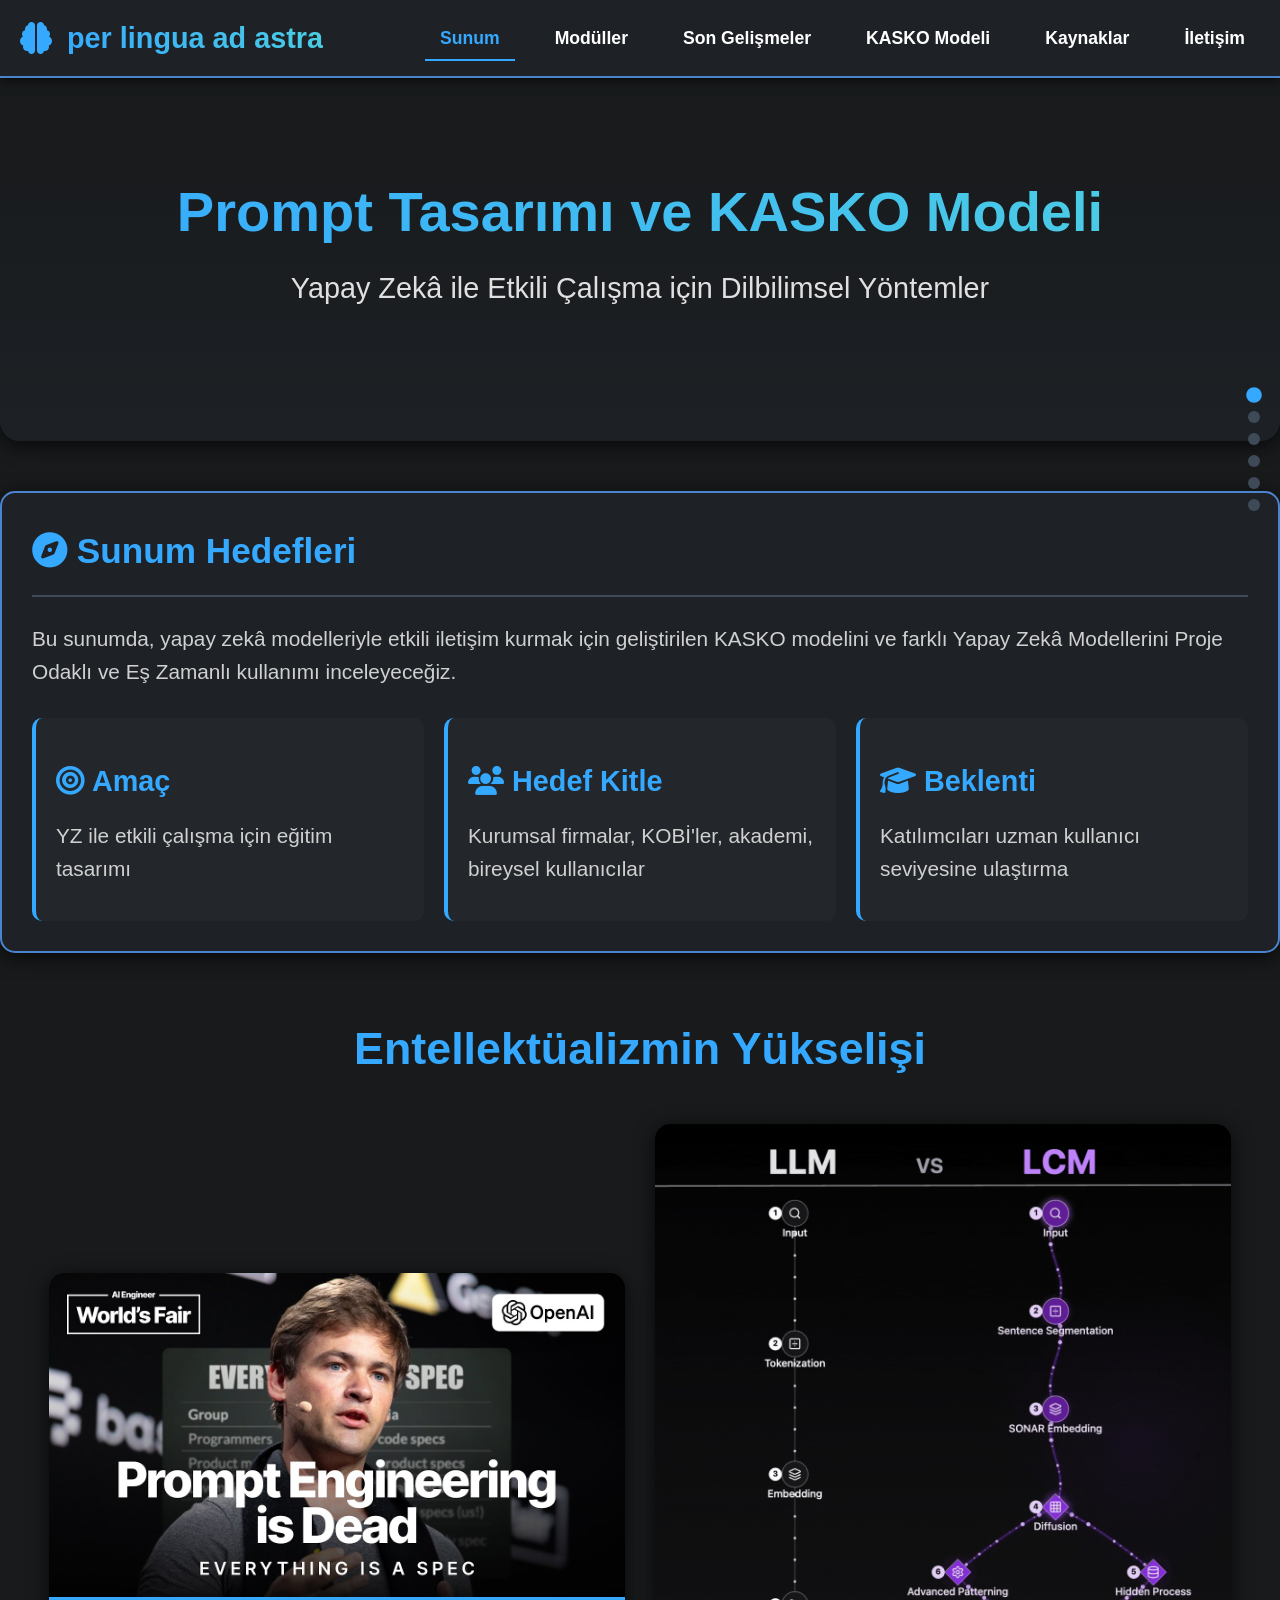
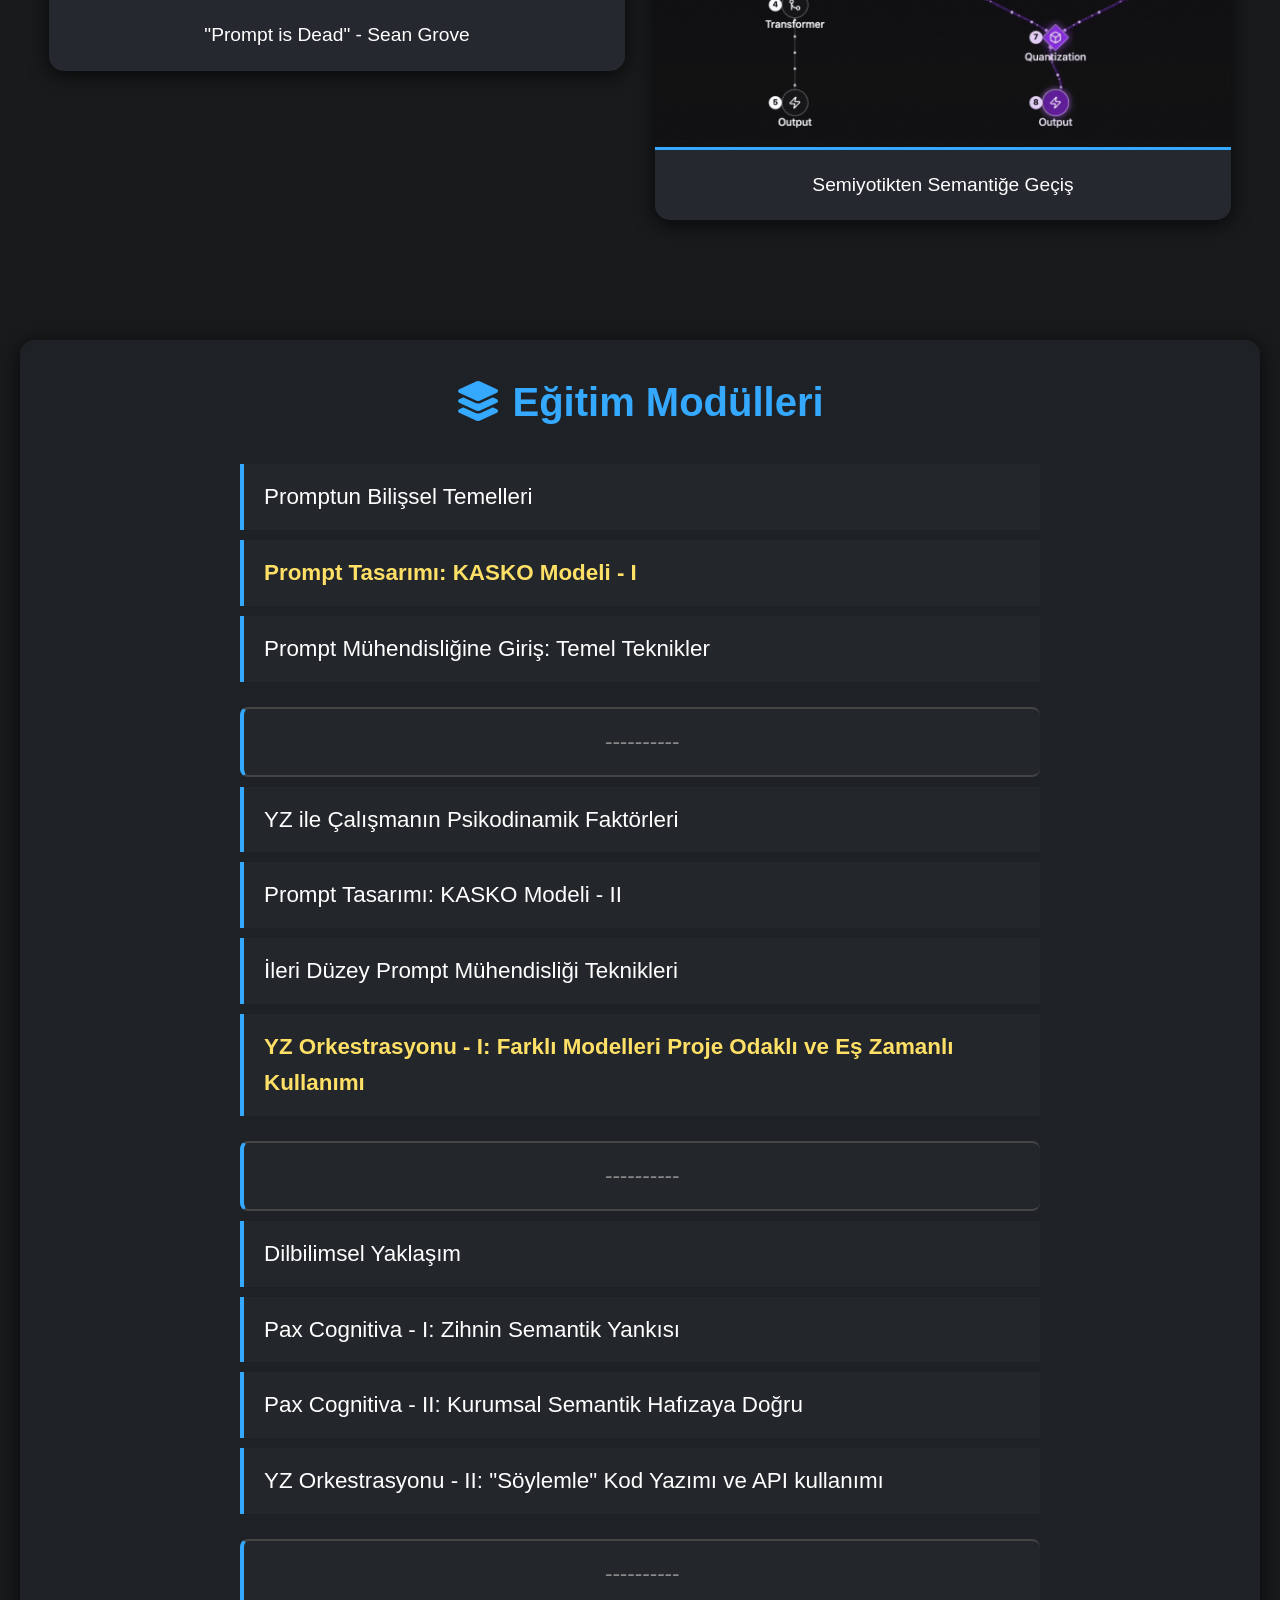
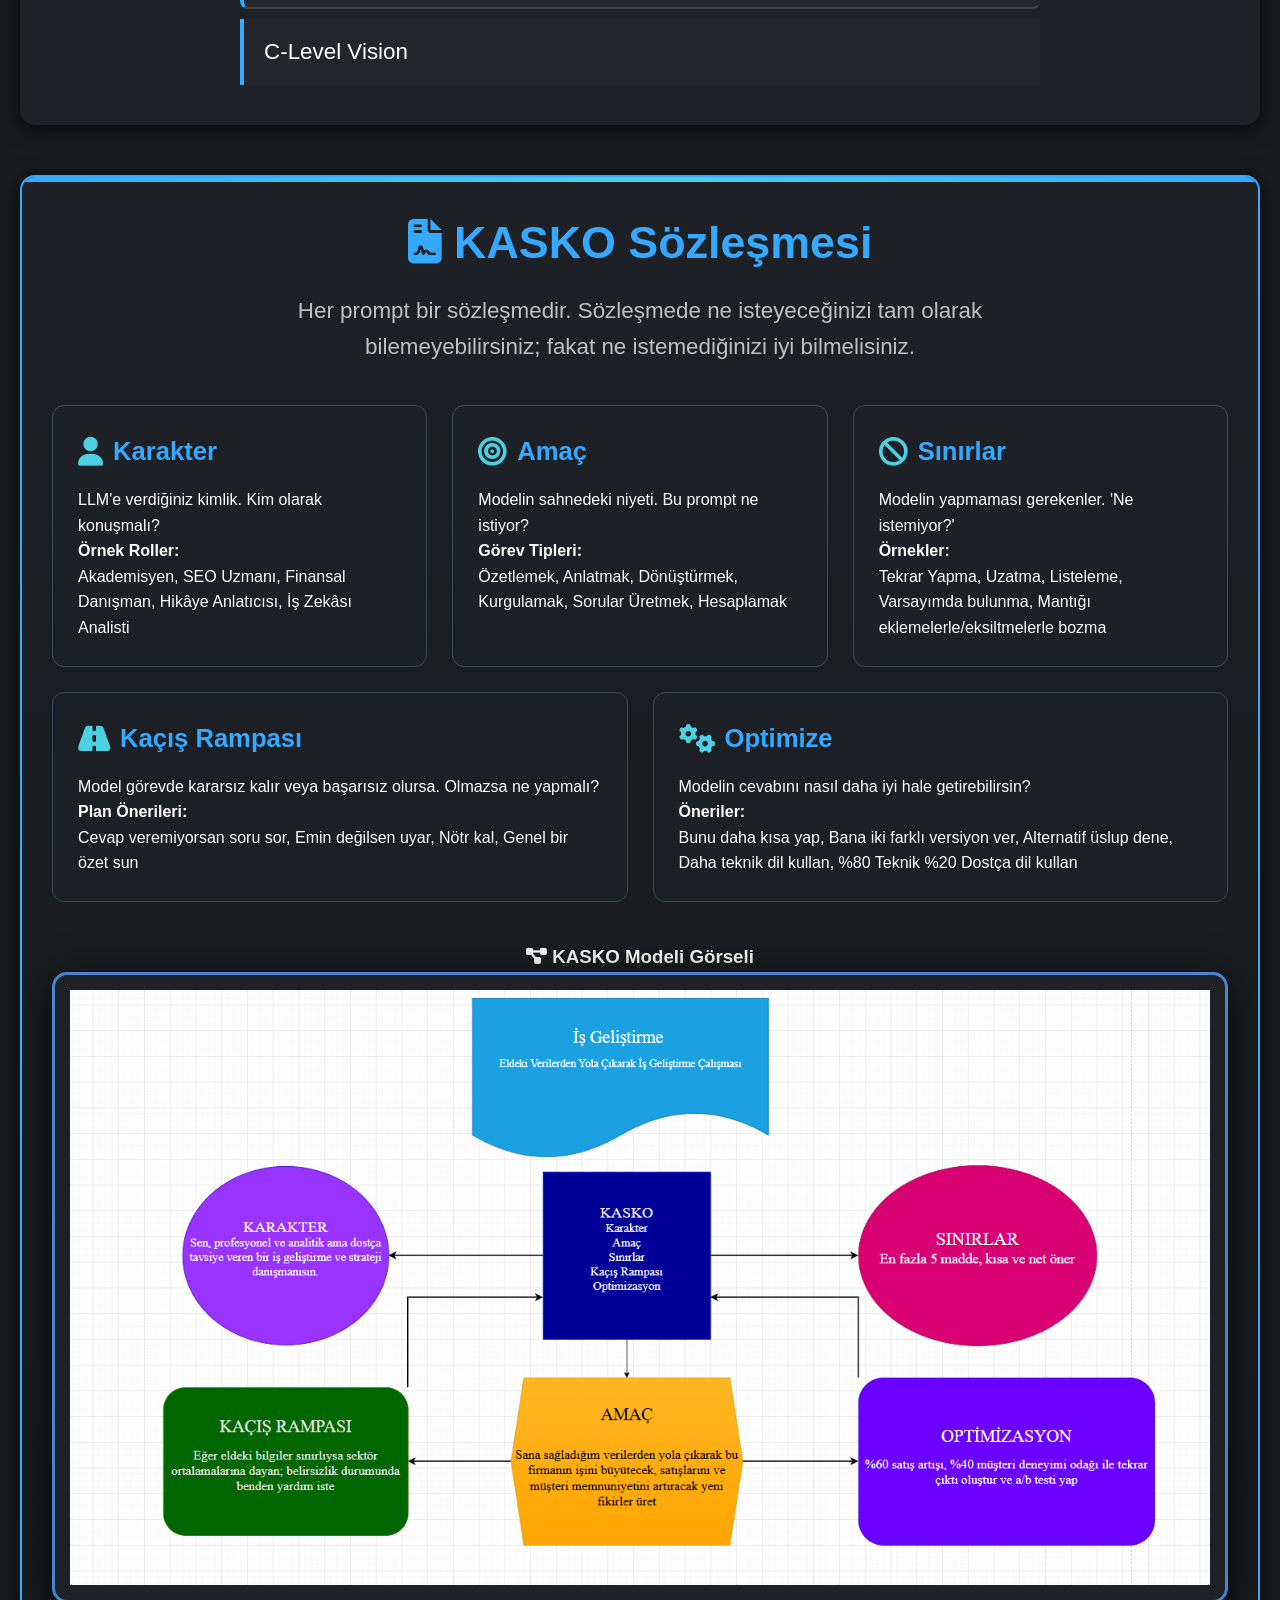
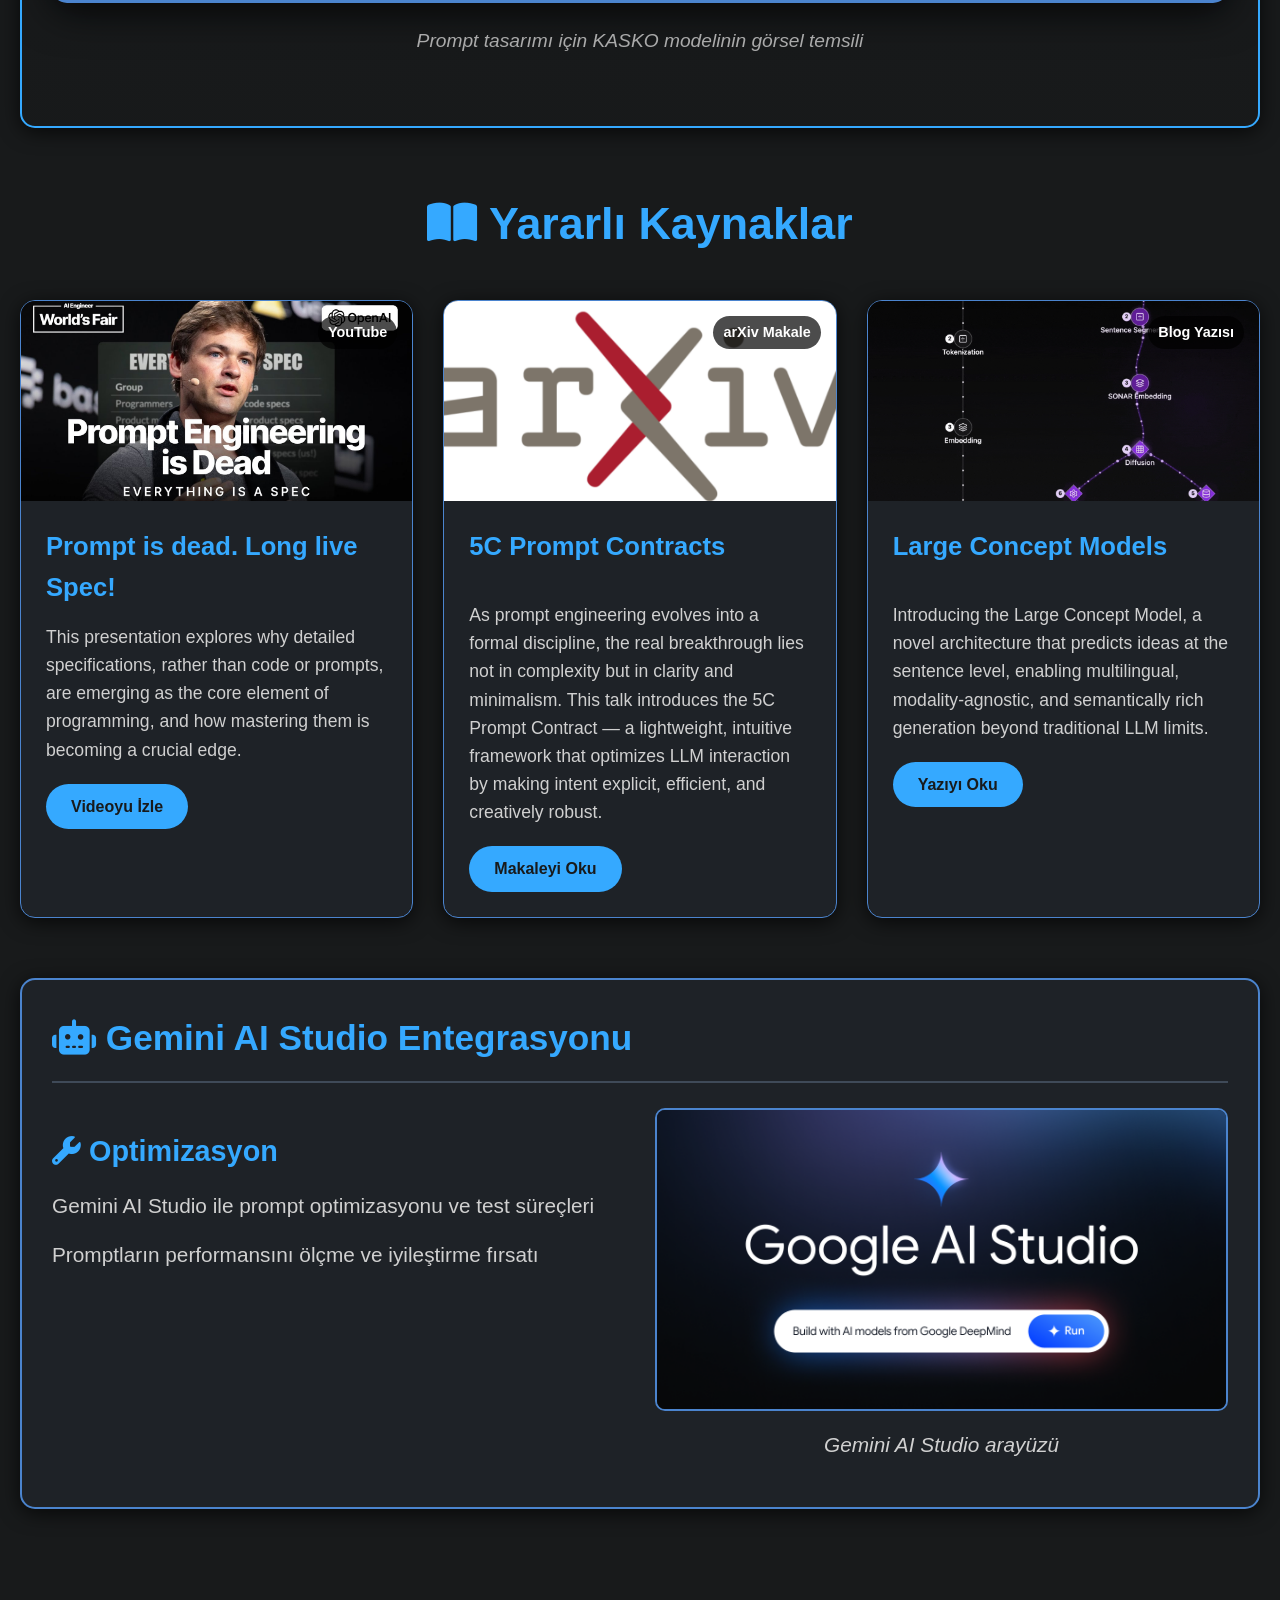
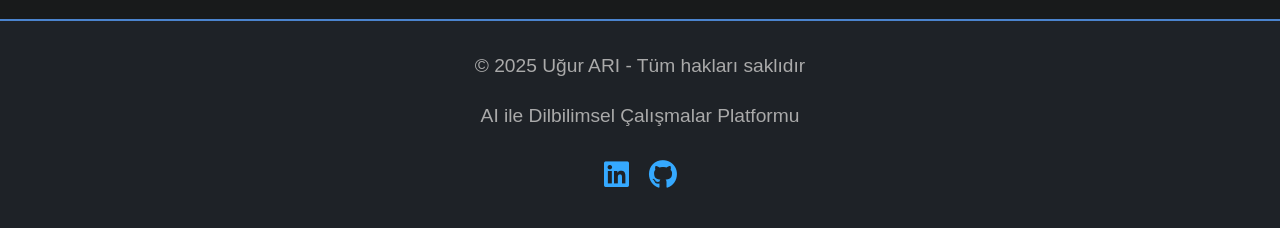
==== commit b11d5e52: "Update main.html" ====
--- a/main.html
+++ b/main.html
@@ -853,8 +853,8 @@
             <div class="resource-type">YouTube</div>
           </div>
           <div class="resource-content">
-            <h3>Prompt Mühendisliği: Temel Teknikler</h3>
-            <p>Bu kapsamlı eğitimde, temel prompt mühendisliği tekniklerini ve profesyonel kullanım yöntemlerini öğreneceksiniz.</p>
+            <h3>Prompt is dead. Long live Spec!</h3>
+            <p>This presentation explores why detailed specifications, rather than code or prompts, are emerging as the core element of programming, and how mastering them is becoming a crucial edge.</p>
             <a href="https://www.youtube.com/watch?v=8rABwKRsec4&t=675s" class="resource-link" target="_blank">Videoyu İzle</a>
           </div>
         </div>
@@ -866,8 +866,8 @@
             <div class="resource-type">arXiv Makale</div>
           </div>
           <div class="resource-content">
-            <h3>Büyük Dil Modellerinde Prompt Optimizasyonu</h3>
-            <p>Bu araştırma makalesi, büyük dil modellerinde prompt tasarımının performans üzerindeki etkilerini inceliyor.</p>
+            <h3>5C Prompt Contracts</h3>
+            <p>As prompt engineering evolves into a formal discipline, the real breakthrough lies not in complexity but in clarity and minimalism. This talk introduces the 5C Prompt Contract — a lightweight, intuitive framework that optimizes LLM interaction by making intent explicit, efficient, and creatively robust.</p>
             <a href="https://arxiv.org/abs/2109.01652" class="resource-link" target="_blank">Makaleyi Oku</a>
           </div>
         </div>
@@ -879,9 +879,9 @@
             <div class="resource-type">Blog Yazısı</div>
           </div>
           <div class="resource-content">
-            <h3>Prompt Tasarımında İleri Teknikler</h3>
-            <p>Meta'nın AI blogunda, prompt tasarımında kullanılan ileri teknikleri ve en iyi uygulamaları keşfedin.</p>
-            <a href="https://ai.meta.com/blog" class="resource-link" target="_blank">Yazıyı Oku</a>
+            <h3>Large Concept Models</h3>
+            <p>Introducing the Large Concept Model, a novel architecture that predicts ideas at the sentence level, enabling multilingual, modality-agnostic, and semantically rich generation beyond traditional LLM limits.</p>
+            <a href="https://ai.meta.com/research/publications/large-concept-models-language-modeling-in-a-sentence-representation-space/" class="resource-link" target="_blank">Yazıyı Oku</a>
           </div>
         </div>
       </div>
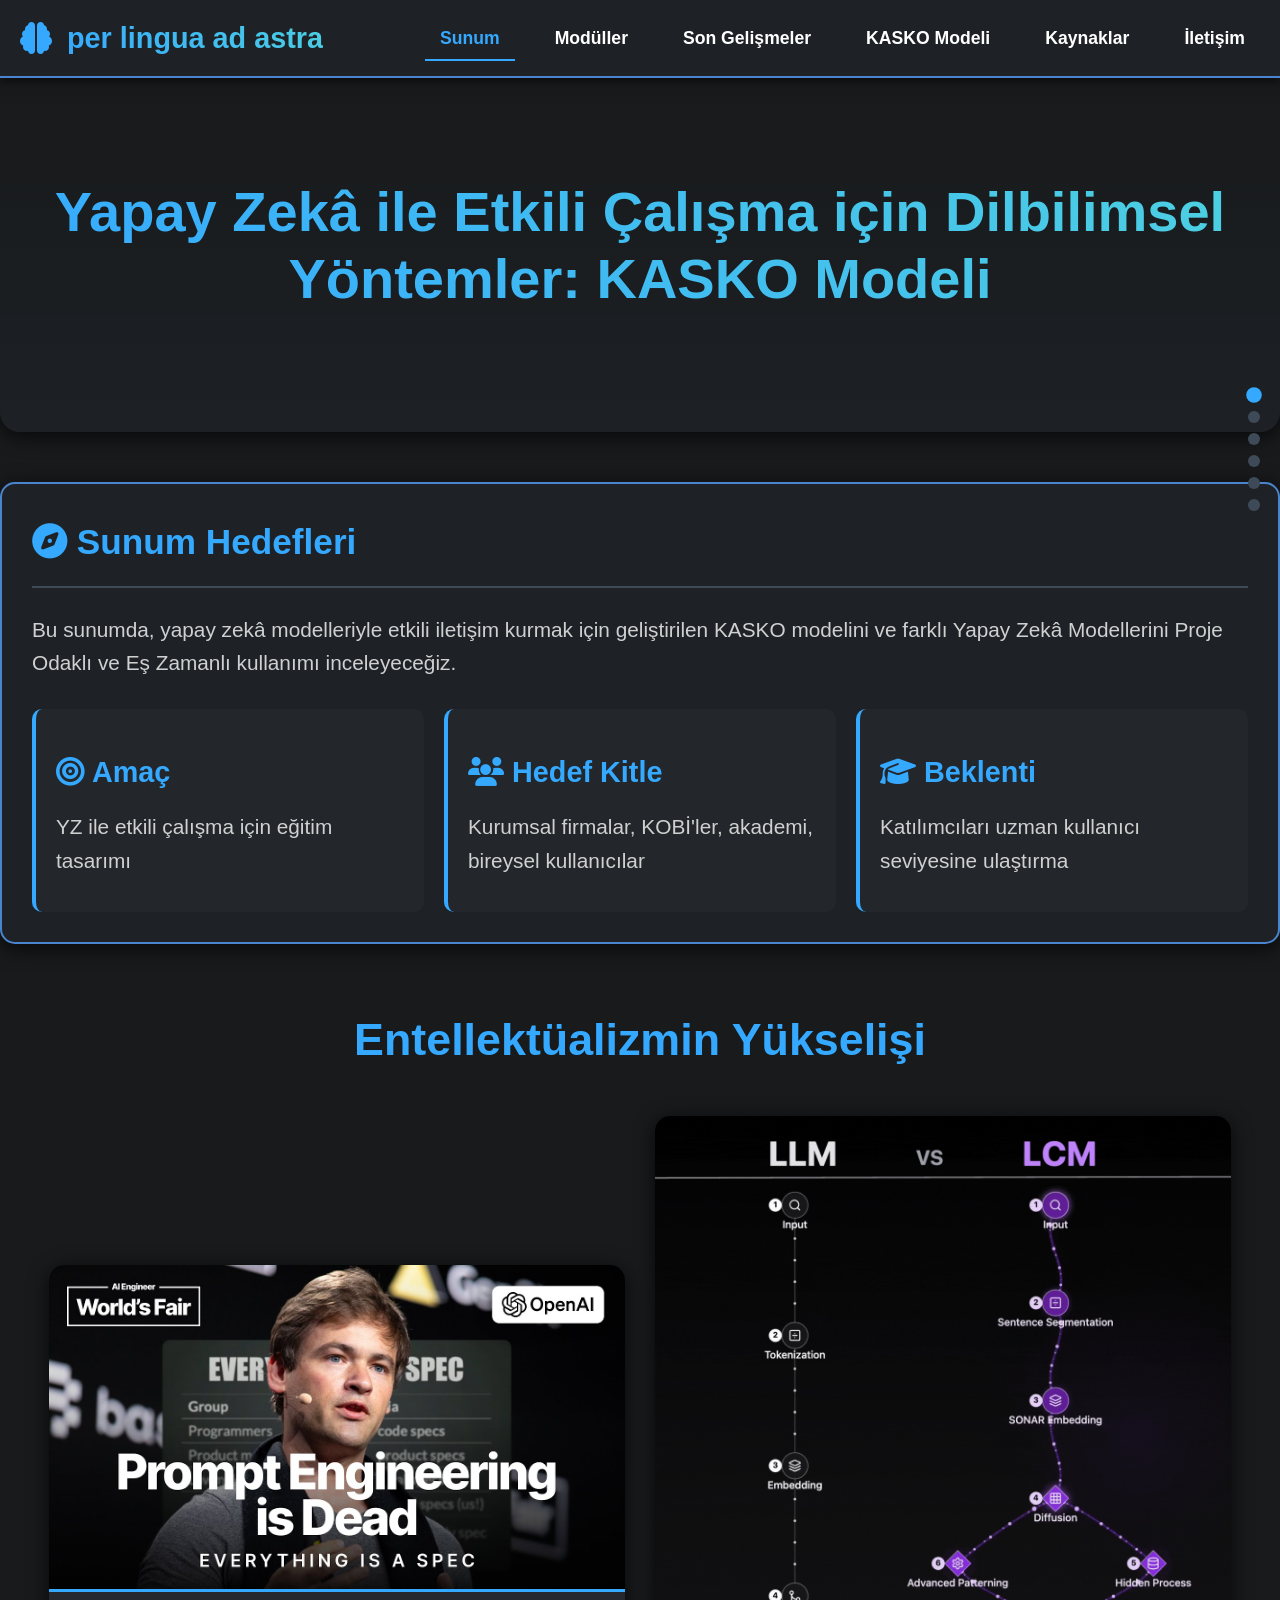
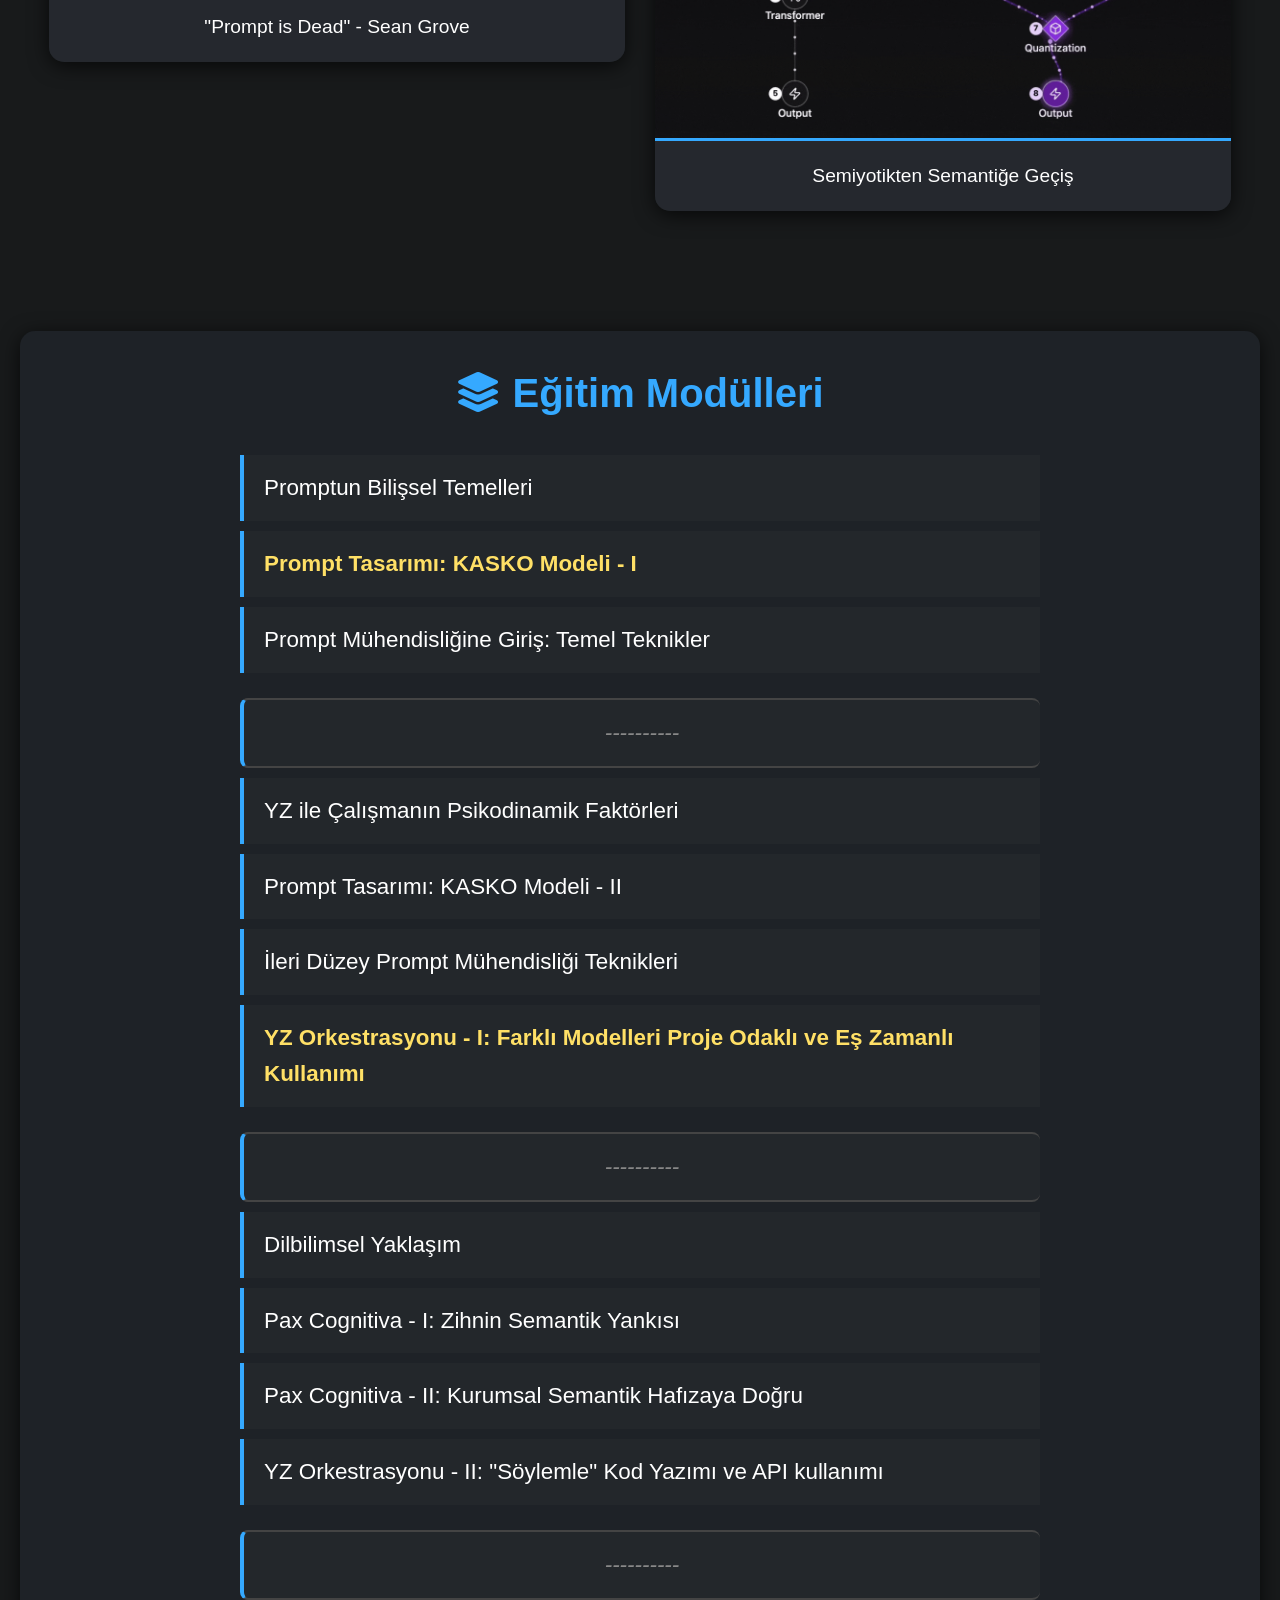
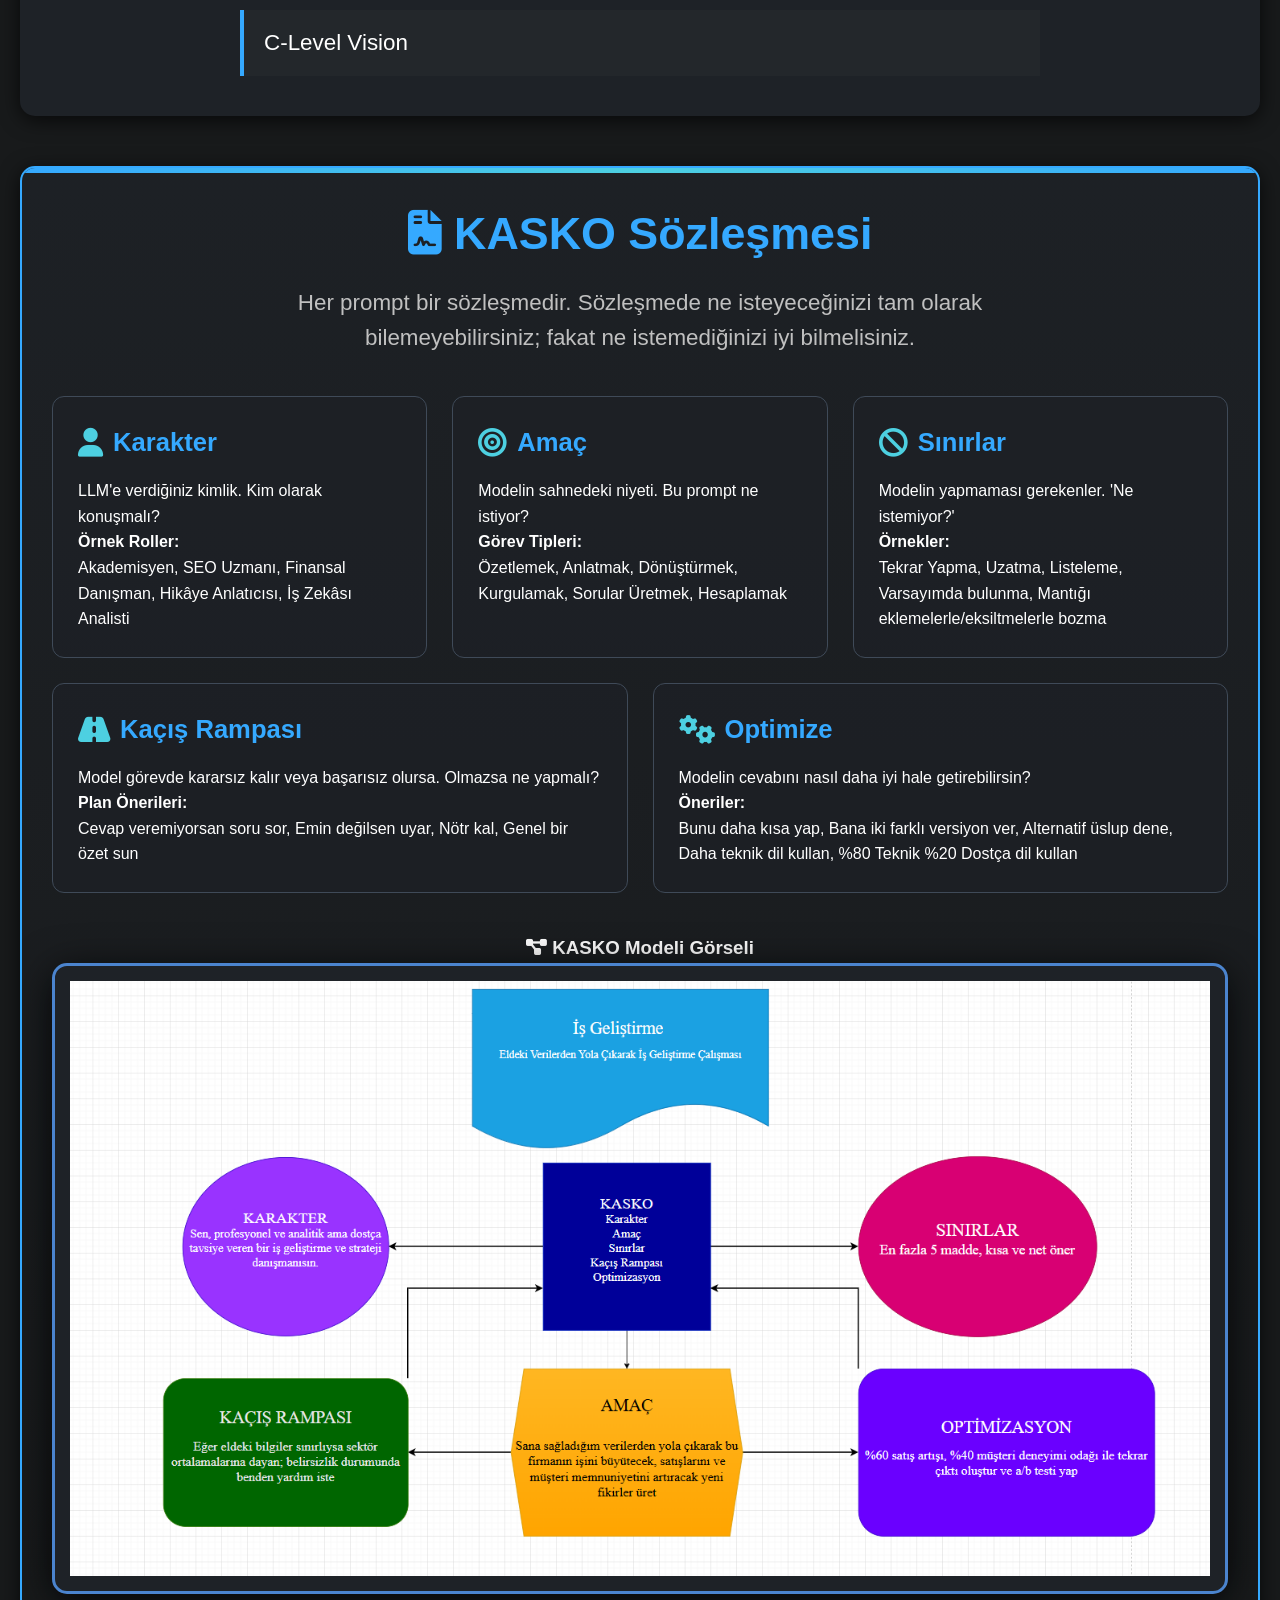
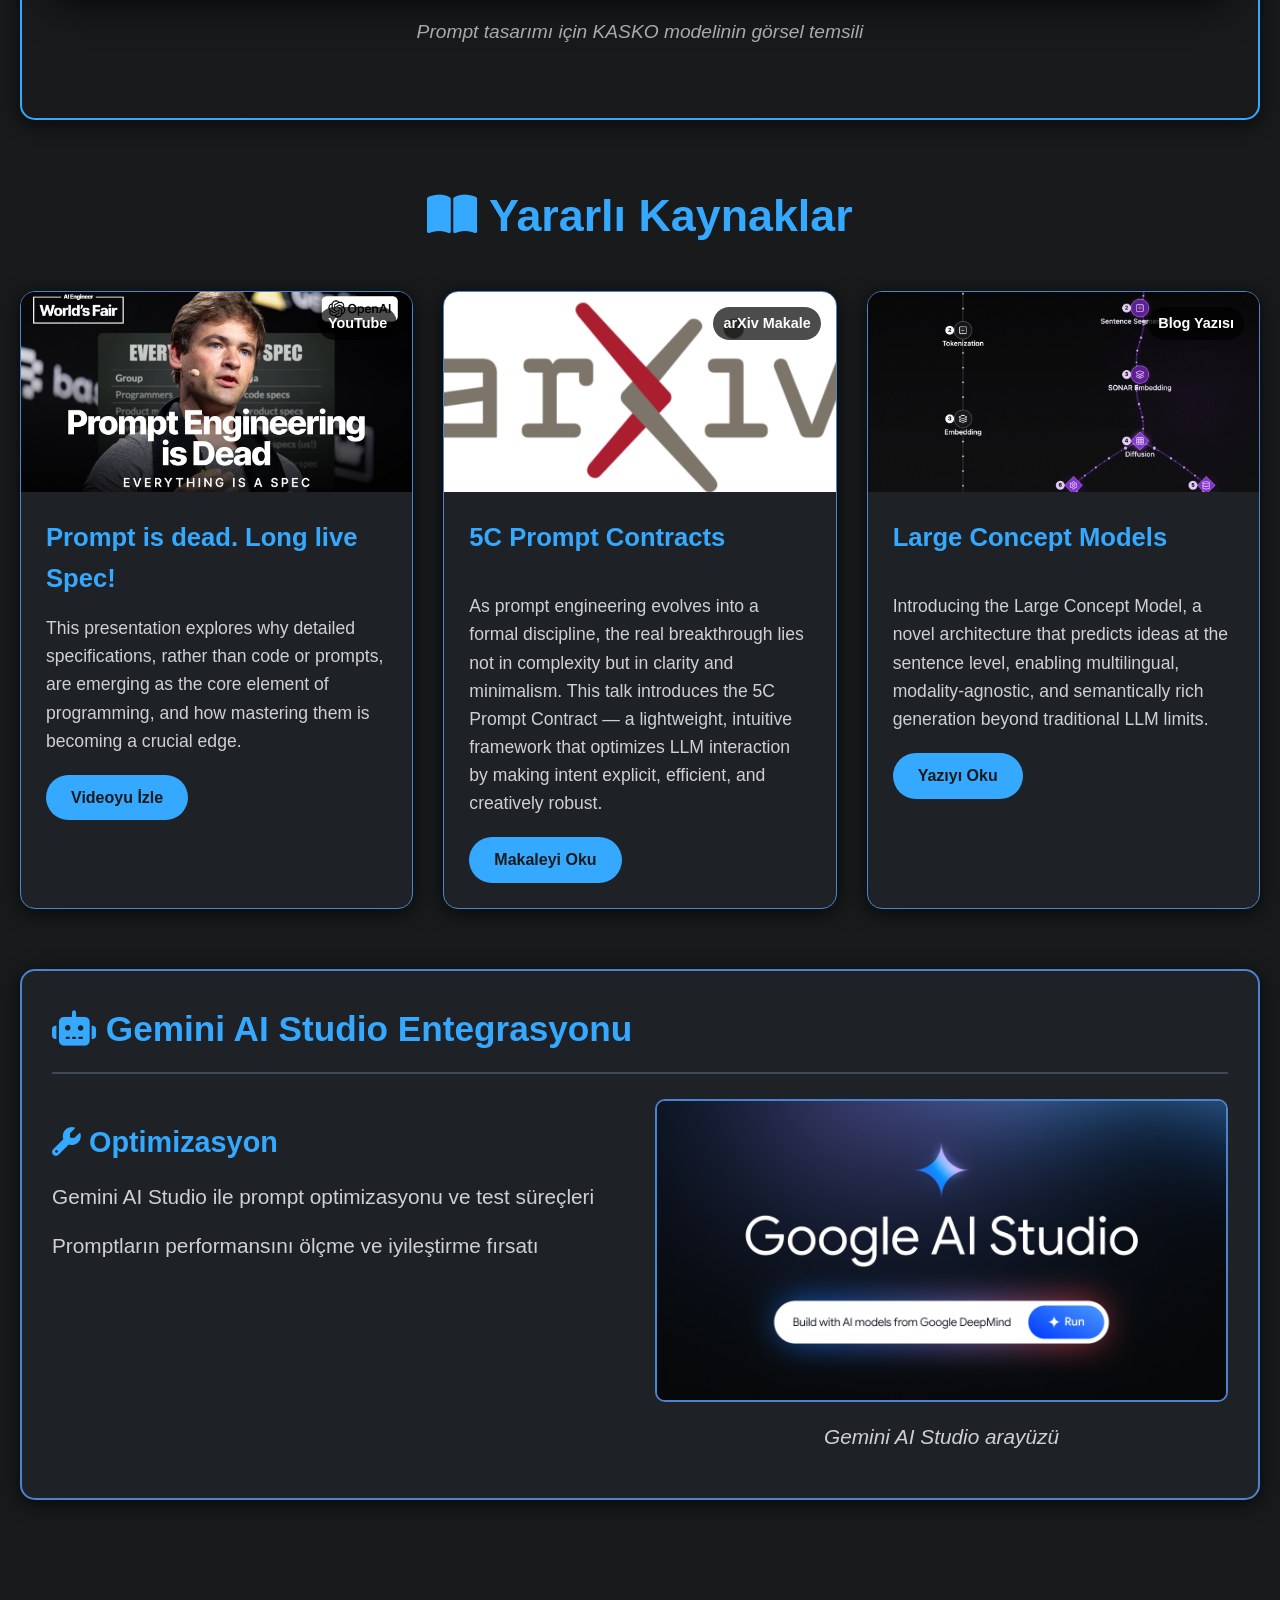
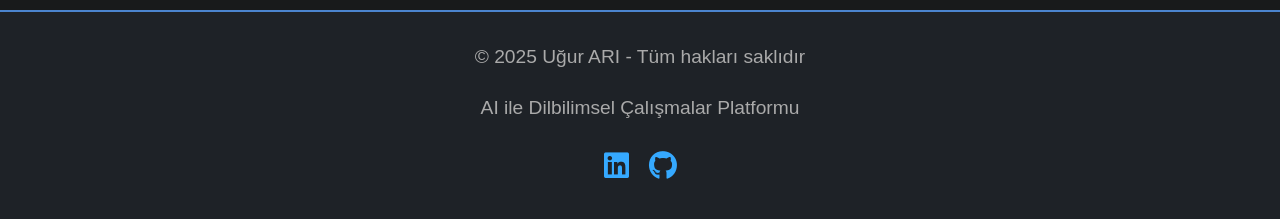
==== commit ba257971: "Update main.html" ====
--- a/main.html
+++ b/main.html
@@ -715,8 +715,8 @@
   <!-- Hero Section -->
   <section class="hero" id="sunum">
     <div class="container">
-      <h1 class="fade-in">Prompt Tasarımı ve <span class="highlight">KASKO Modeli</span></h1>
-      <p class="fade-in delay-1">Yapay Zekâ ile Etkili Çalışma için Dilbilimsel Yöntemler</p>
+      <h1 class="fade-in">Yapay Zekâ ile Etkili Çalışma için Dilbilimsel Yöntemler: <span class="highlight">KASKO Modeli</span></h1>
+      
     </div>
   </section>
 
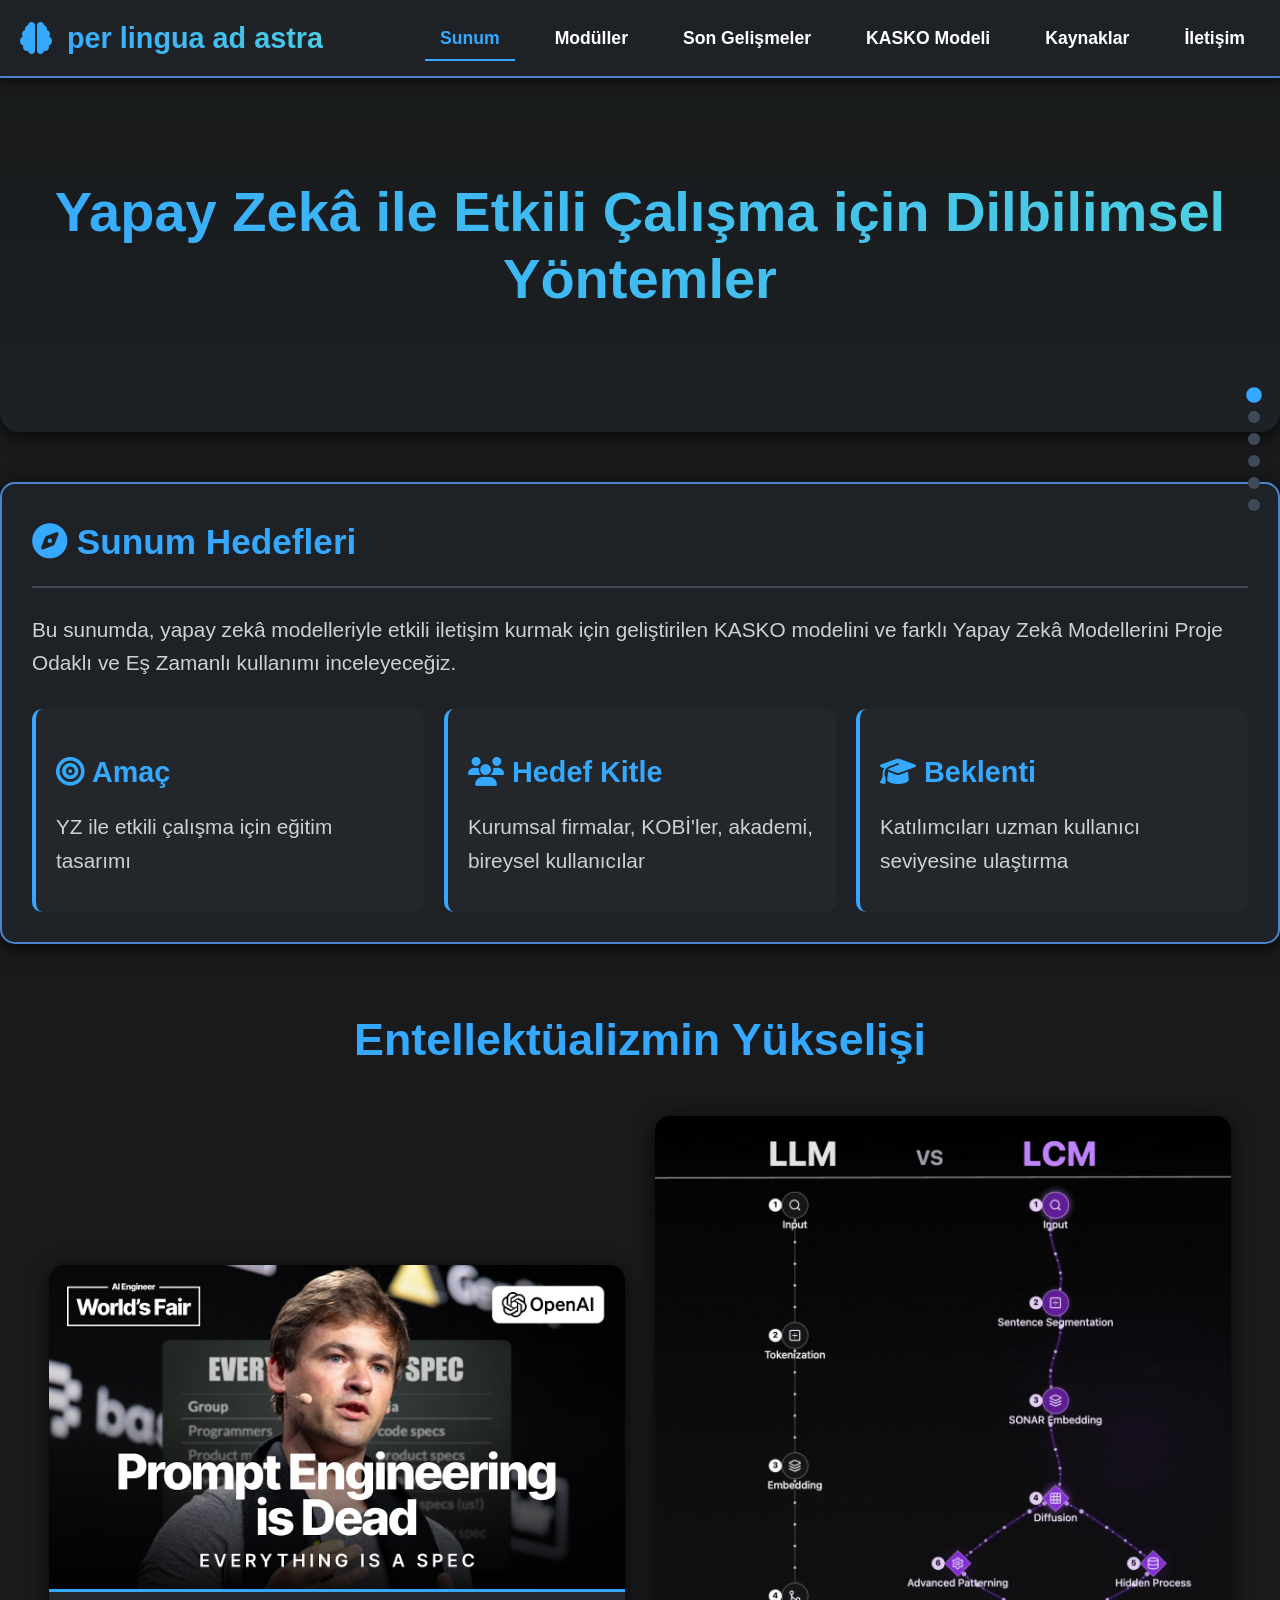
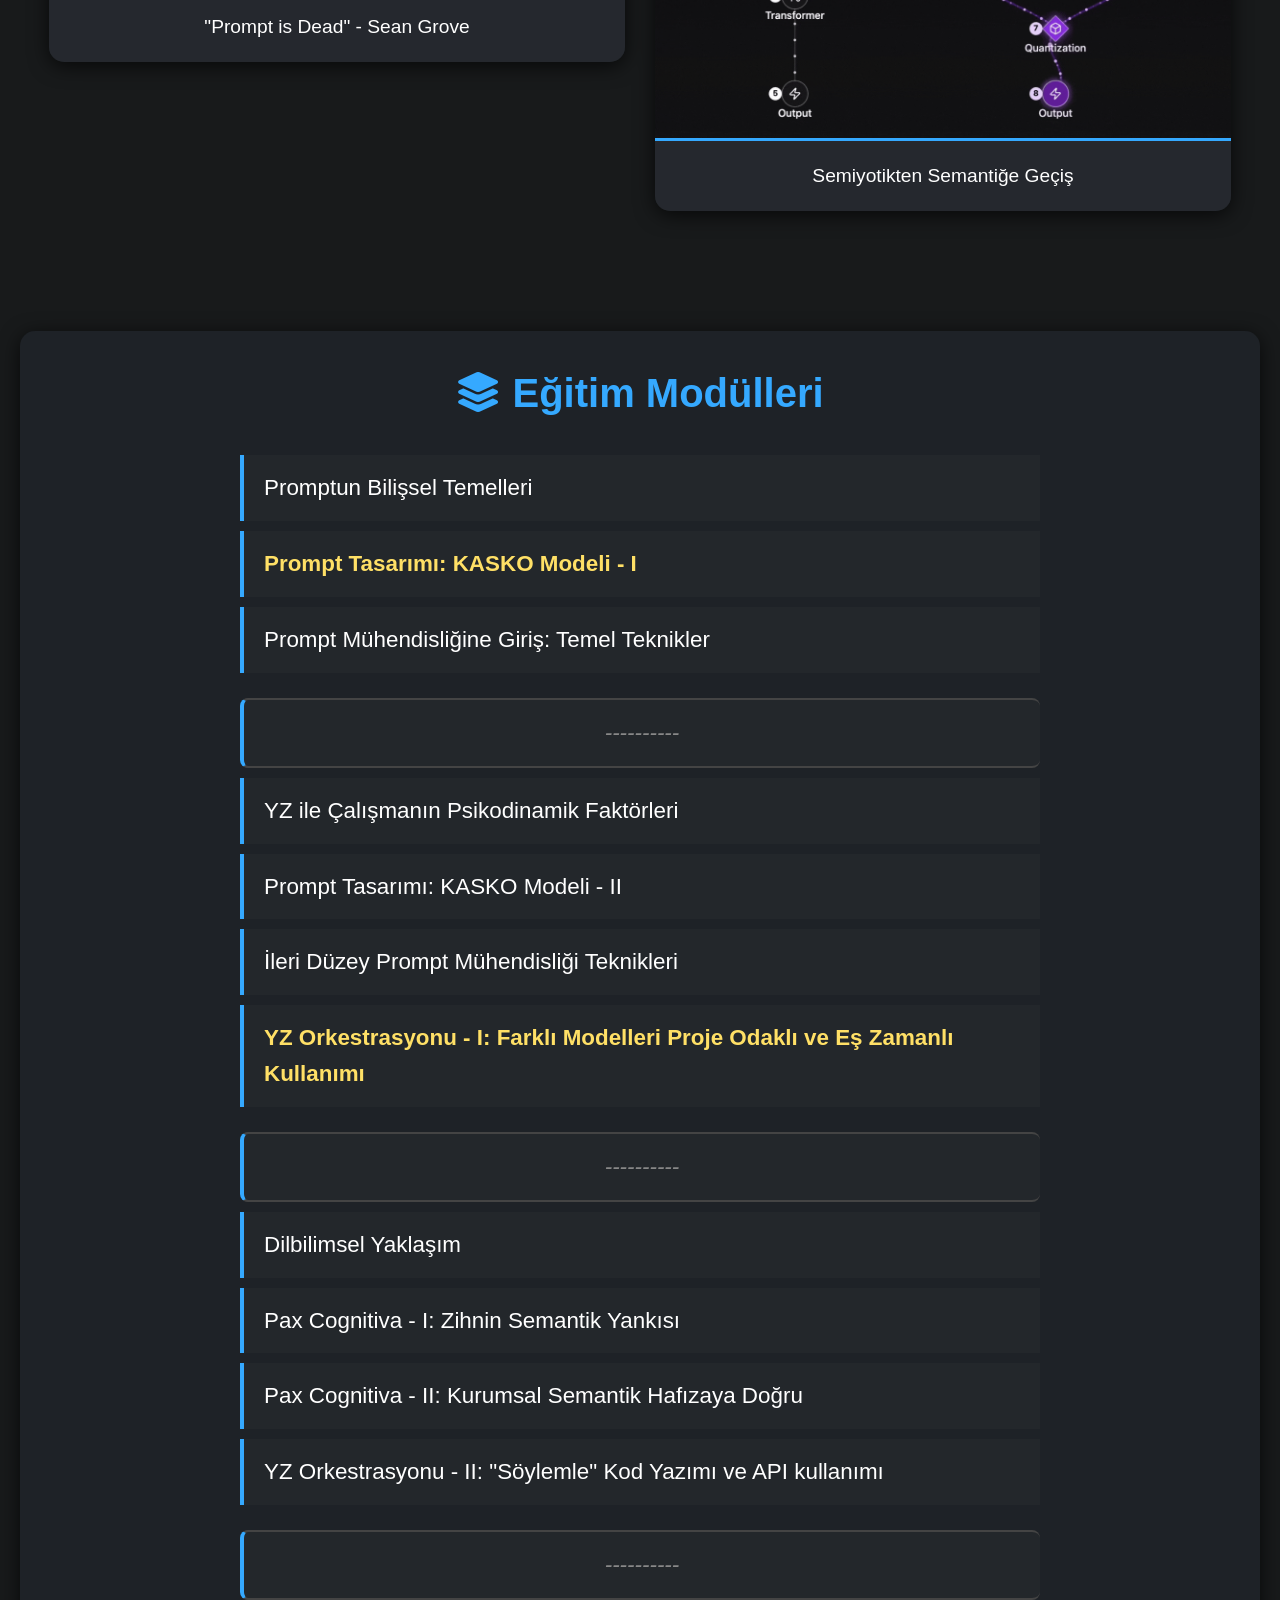
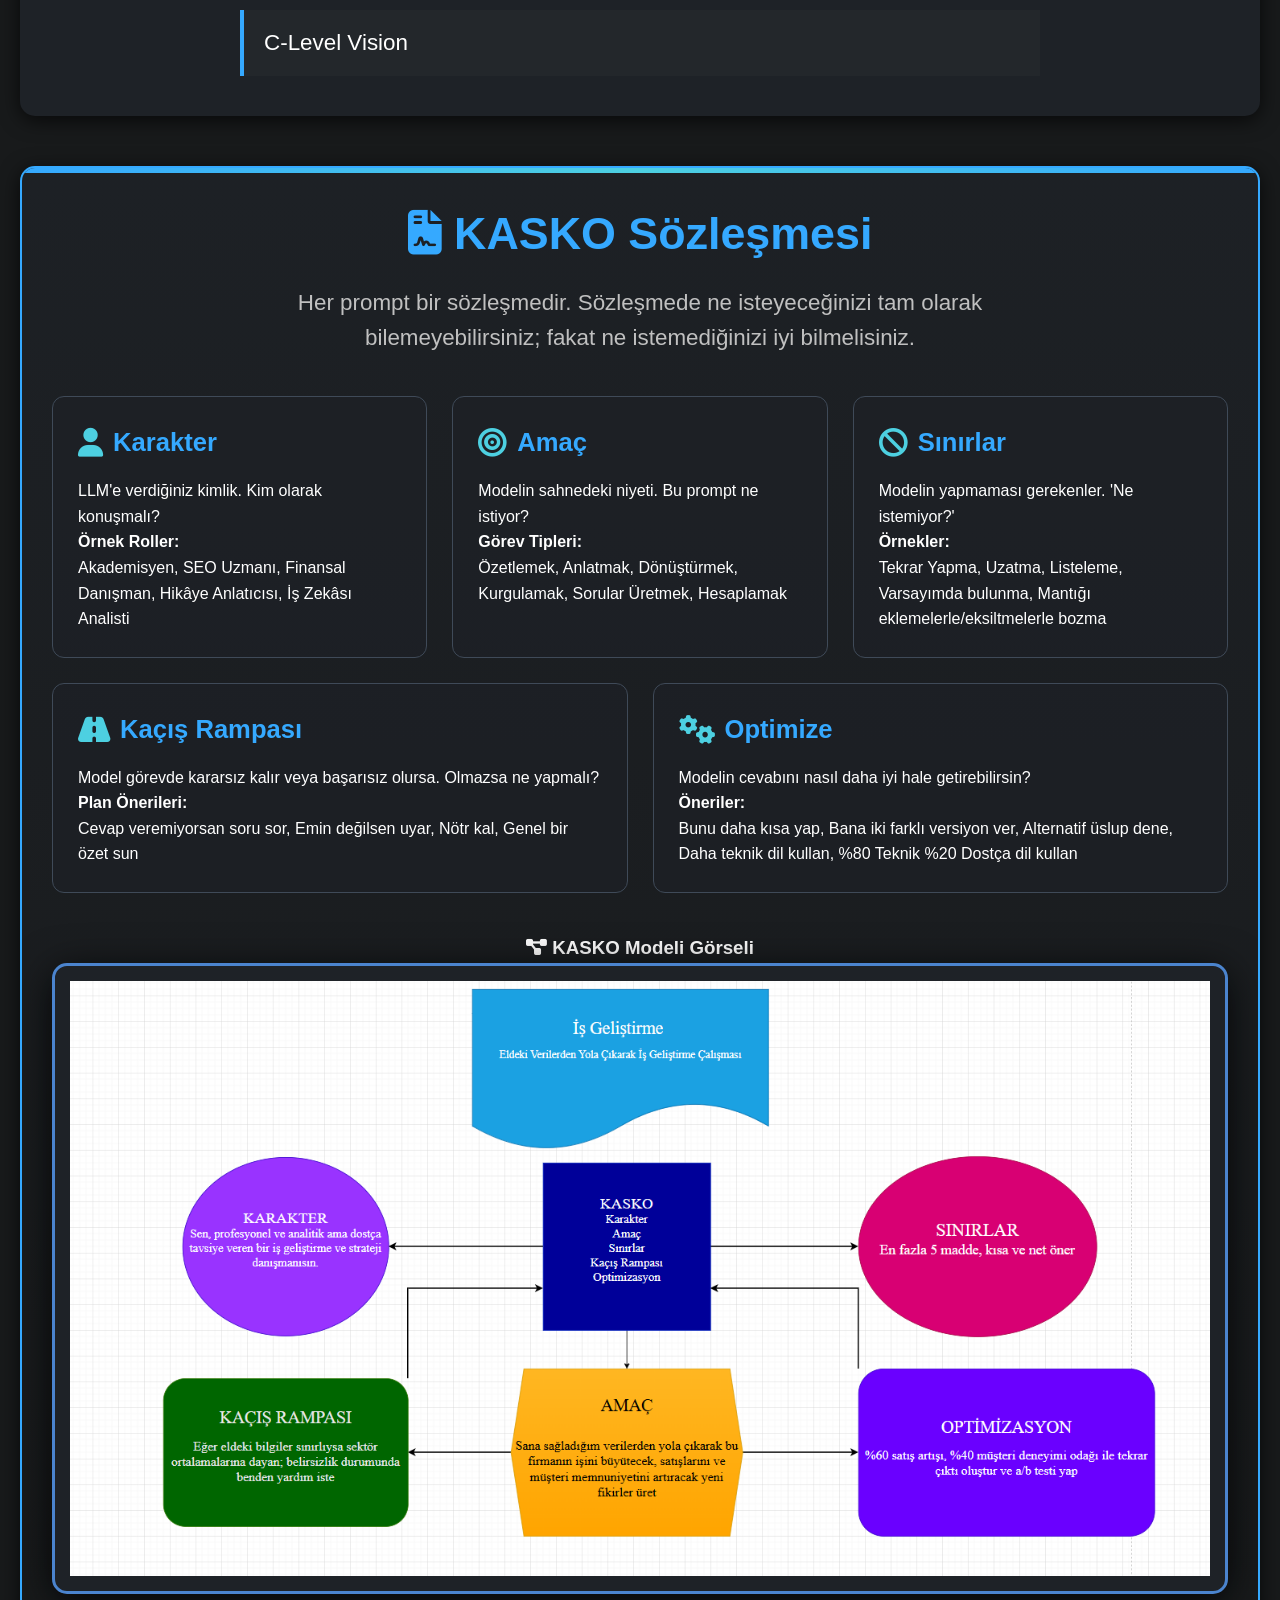
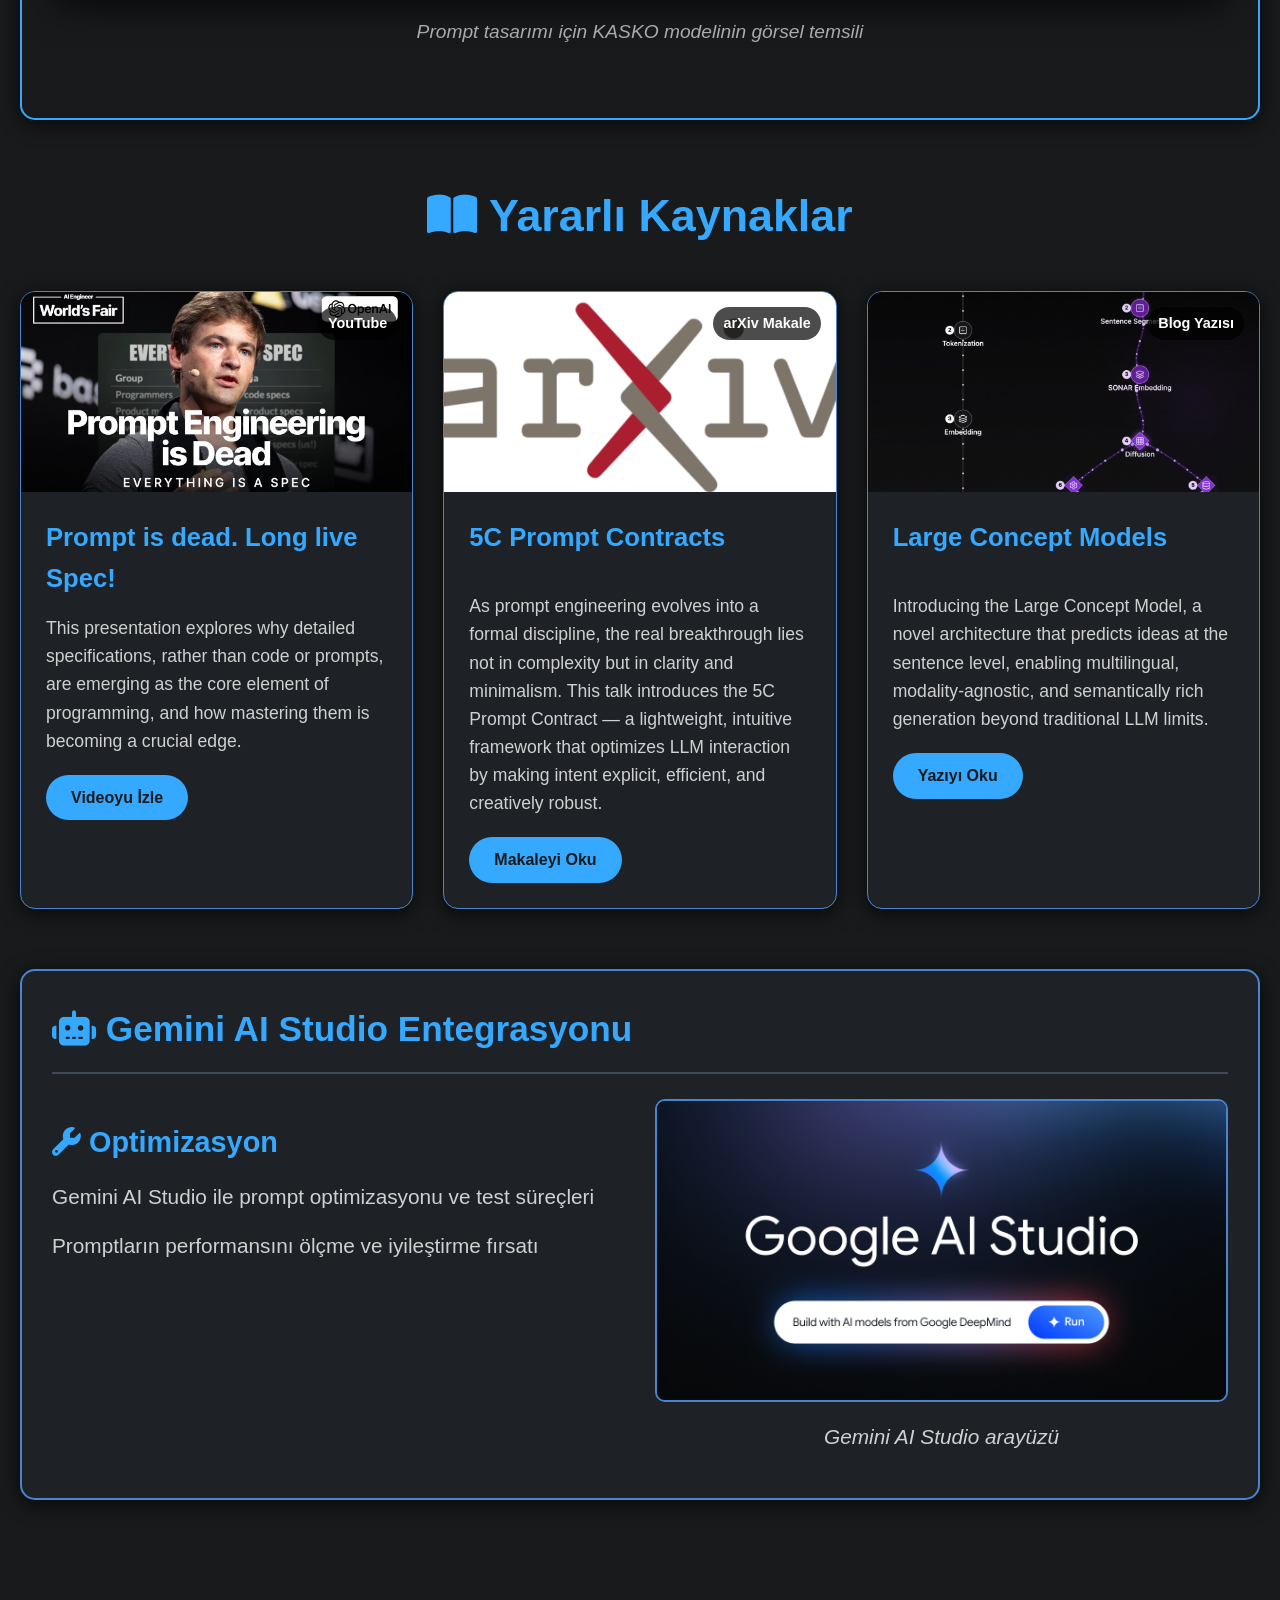
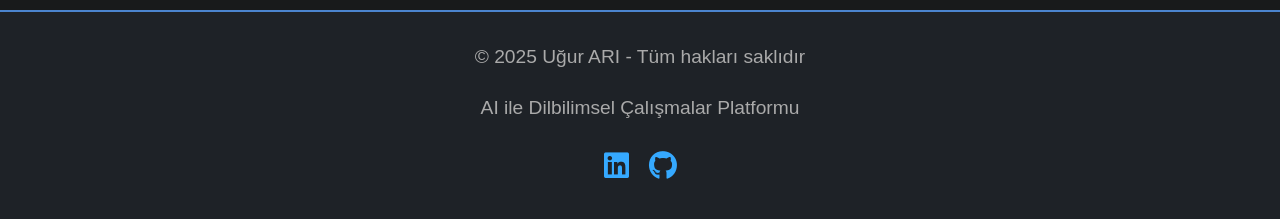
==== commit 3153c15d: "Update main.html" ====
--- a/main.html
+++ b/main.html
@@ -715,7 +715,7 @@
   <!-- Hero Section -->
   <section class="hero" id="sunum">
     <div class="container">
-      <h1 class="fade-in">Yapay Zekâ ile Etkili Çalışma için Dilbilimsel Yöntemler: <span class="highlight">KASKO Modeli</span></h1>
+      <h1 class="fade-in">Yapay Zekâ ile Etkili Çalışma için Dilbilimsel Yöntemler</h1>
       
     </div>
   </section>
